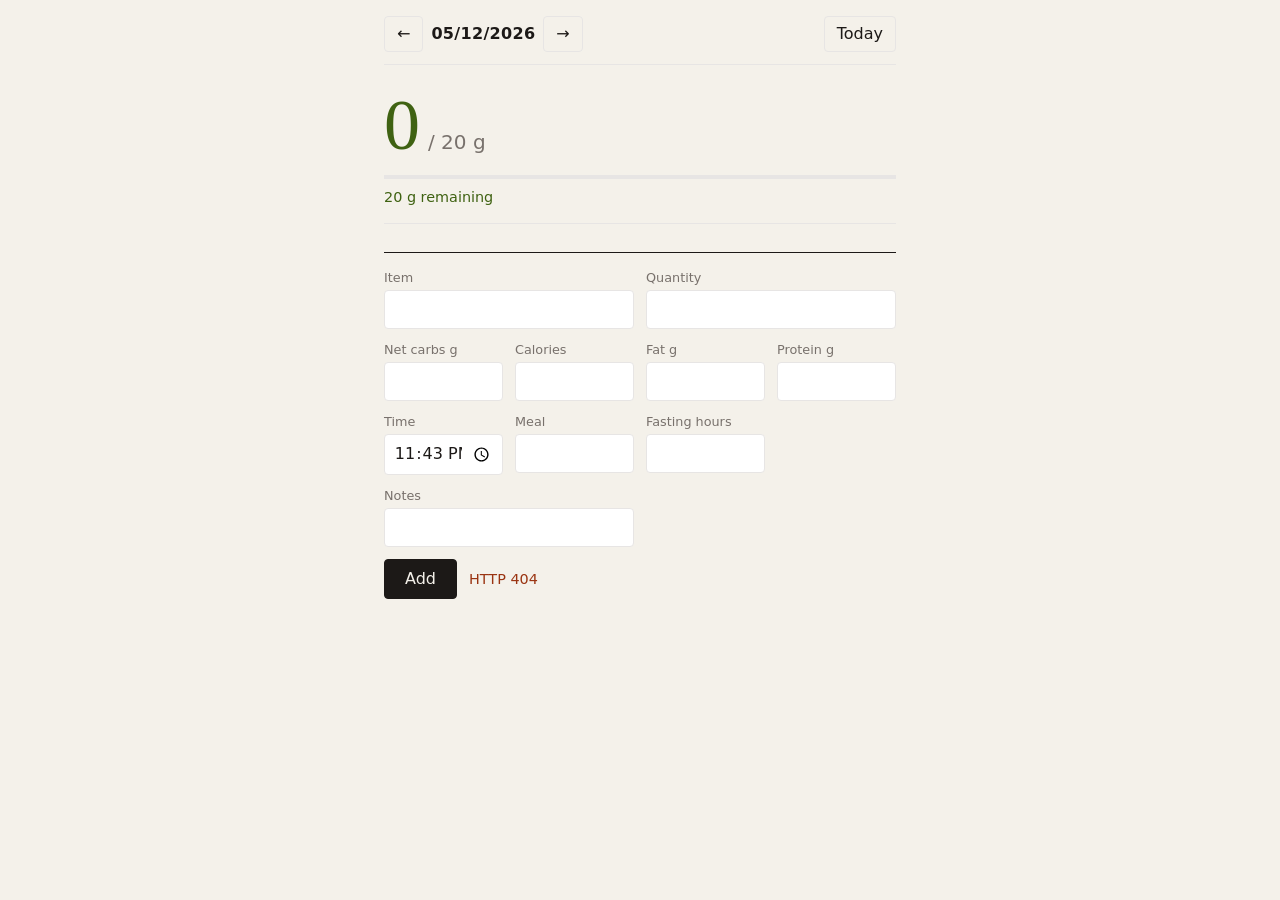
==== static/index.html @ 1013f75a "Keto tracker v1: web UI, stdio MCP server, shared SQLite log Co-Authored-By: Claude Opus 5.5 <norepl" ====
<!doctype html>
<html lang="en" dir="ltr">
<head>
<meta charset="utf-8">
<meta name="viewport" content="width=device-width, initial-scale=1">
<meta name="theme-color" content="#f4f1ea">
<title>Keto log</title>
<link rel="stylesheet" href="/static/app.css">
</head>
<body>
<main>
  <nav class="daynav" aria-label="Day">
    <button type="button" id="prev" aria-label="Previous day">&larr;</button>
    <h1 id="date">--/--/----</h1>
    <button type="button" id="next" aria-label="Next day">&rarr;</button>
    <button type="button" id="today" class="today">Today</button>
  </nav>

  <section class="hero" id="hero" aria-label="Net carbs">
    <p class="hero-line"><span class="hero-num" id="net">0</span> <span class="hero-goal">/ <span id="goal">20</span> g</span></p>
    <div class="bar" aria-hidden="true"><div class="bar-fill" id="bar"></div></div>
    <p class="status" id="status">20 g remaining</p>
  </section>

  <p class="secondary" id="secondary" hidden></p>

  <section class="entries" id="entries" aria-label="Entries"></section>

  <form id="form" class="add" autocomplete="off" novalidate>
    <div class="field wide">
      <label for="f-item">Item</label>
      <input id="f-item" name="item" dir="auto" required>
    </div>
    <div class="field wide">
      <label for="f-quantity">Quantity</label>
      <input id="f-quantity" name="quantity" dir="auto">
    </div>
    <div class="field">
      <label for="f-net">Net carbs g</label>
      <input id="f-net" name="net_carbs_g" inputmode="decimal" required>
    </div>
    <div class="field">
      <label for="f-cal">Calories</label>
      <input id="f-cal" name="calories" inputmode="decimal">
    </div>
    <div class="field">
      <label for="f-fat">Fat g</label>
      <input id="f-fat" name="fat_g" inputmode="decimal">
    </div>
    <div class="field">
      <label for="f-protein">Protein g</label>
      <input id="f-protein" name="protein_g" inputmode="decimal">
    </div>
    <div class="field">
      <label for="f-time">Time</label>
      <input id="f-time" name="time" type="time">
    </div>
    <div class="field">
      <label for="f-meal">Meal</label>
      <input id="f-meal" name="meal" dir="auto">
    </div>
    <div class="field">
      <label for="f-fast">Fasting hours</label>
      <input id="f-fast" name="fasting_hours" inputmode="decimal">
    </div>
    <div class="field wide">
      <label for="f-notes">Notes</label>
      <input id="f-notes" name="notes" dir="auto">
    </div>
    <div class="actions wide">
      <button type="submit" id="save">Add</button>
      <p class="error" id="error" role="alert"></p>
    </div>
  </form>
</main>
<script src="/static/app.js"></script>
</body>
</html>
---- static/app.css ----
:root {
  --paper: #f4f1ea;
  --ink: #1c1917;
  --muted: #78716c;
  --line: #e7e5e4;
  --under: #3f6212;
  --over: #9a3412;
  --state: var(--under);
  --serif: "Iowan Old Style", "Palatino Linotype", Palatino, Georgia, serif;
  --sans: ui-sans-serif, system-ui, sans-serif;
}

* { box-sizing: border-box; }

html { -webkit-text-size-adjust: 100%; }

body {
  margin: 0;
  background: var(--paper);
  color: var(--ink);
  font-family: var(--sans);
  font-size: 16px;
  line-height: 1.4;
}

main {
  max-width: 34rem;
  margin: 0 auto;
  padding: 1rem 1rem 3rem;
}

body.over { --state: var(--over); }

button {
  font: inherit;
  color: var(--ink);
  background: transparent;
  border: 1px solid var(--line);
  border-radius: 4px;
  padding: 0.35rem 0.75rem;
  cursor: pointer;
}
button:hover { border-color: var(--muted); }
button:focus-visible, input:focus-visible { outline: 2px solid var(--ink); outline-offset: 1px; }

/* Day navigation */
.daynav {
  display: flex;
  align-items: center;
  gap: 0.5rem;
  padding-bottom: 0.75rem;
  border-bottom: 1px solid var(--line);
}
.daynav h1 {
  margin: 0;
  font-size: 1rem;
  font-weight: 600;
  font-variant-numeric: tabular-nums;
  letter-spacing: 0.02em;
}
.daynav .today { margin-left: auto; }
.daynav .today[disabled] { color: var(--muted); cursor: default; border-color: transparent; }

/* Hero */
.hero { padding: 1.5rem 0 1rem; }
.hero-line { margin: 0; display: flex; align-items: baseline; gap: 0.5rem; }
.hero-num {
  font-family: var(--serif);
  font-size: 4.5rem;
  line-height: 1;
  color: var(--state);
  font-variant-numeric: lining-nums tabular-nums;
}
.hero-goal { font-size: 1.25rem; color: var(--muted); }
.bar { height: 4px; background: var(--line); margin-top: 0.9rem; }
.bar-fill { height: 4px; width: 0; background: var(--state); }
.status { margin: 0.5rem 0 0; font-size: 0.9rem; color: var(--state); }

.secondary {
  margin: 0 0 1rem;
  font-size: 0.9rem;
  color: var(--muted);
  font-variant-numeric: tabular-nums;
}

/* Entries */
.entries { border-top: 1px solid var(--line); }
.entries .empty { margin: 1rem 0; color: var(--muted); }
.meal {
  margin: 1rem 0 0;
  font-size: 0.75rem;
  font-weight: 600;
  text-transform: uppercase;
  letter-spacing: 0.06em;
  color: var(--muted);
}
.entries ol { list-style: none; margin: 0; padding: 0; }
.row {
  display: grid;
  grid-template-columns: 3.25rem 1fr auto;
  column-gap: 0.5rem;
  padding: 0.6rem 0;
  border-bottom: 1px solid var(--line);
}
.row .time { color: var(--muted); font-variant-numeric: tabular-nums; font-size: 0.9rem; padding-top: 0.1rem; }
.row .body { min-width: 0; overflow-wrap: anywhere; }
.row .item { font-weight: 500; }
.row .qty { color: var(--muted); }
.row .carbs { text-align: right; font-variant-numeric: tabular-nums; white-space: nowrap; }
.row .nums, .row .notes { font-size: 0.85rem; color: var(--muted); font-variant-numeric: tabular-nums; }
.row .notes { margin-top: 0.15rem; }
.row p { margin: 0; }

/* Add form */
.add {
  display: grid;
  grid-template-columns: 1fr 1fr;
  gap: 0.75rem;
  margin-top: 1.75rem;
  padding-top: 1rem;
  border-top: 1px solid var(--ink);
}
.field { display: flex; flex-direction: column; min-width: 0; }
.wide { grid-column: 1 / -1; }
.field label { font-size: 0.8rem; color: var(--muted); margin-bottom: 0.2rem; }
.field input {
  font: inherit;
  color: var(--ink);
  background: #fff;
  border: 1px solid var(--line);
  border-radius: 4px;
  padding: 0.45rem 0.55rem;
  min-width: 0;
  width: 100%;
}
.field input[inputmode="decimal"], .field input[type="time"] { font-variant-numeric: tabular-nums; }
.actions { display: flex; align-items: center; gap: 0.75rem; }
.actions button { background: var(--ink); color: var(--paper); border-color: var(--ink); padding: 0.5rem 1.25rem; }
.actions button[disabled] { opacity: 0.6; cursor: default; }
.error { margin: 0; color: var(--over); font-size: 0.9rem; }

@media (min-width: 30rem) {
  .add { grid-template-columns: repeat(4, 1fr); }
  .field.wide { grid-column: span 2; }
  .actions.wide { grid-column: 1 / -1; }
}
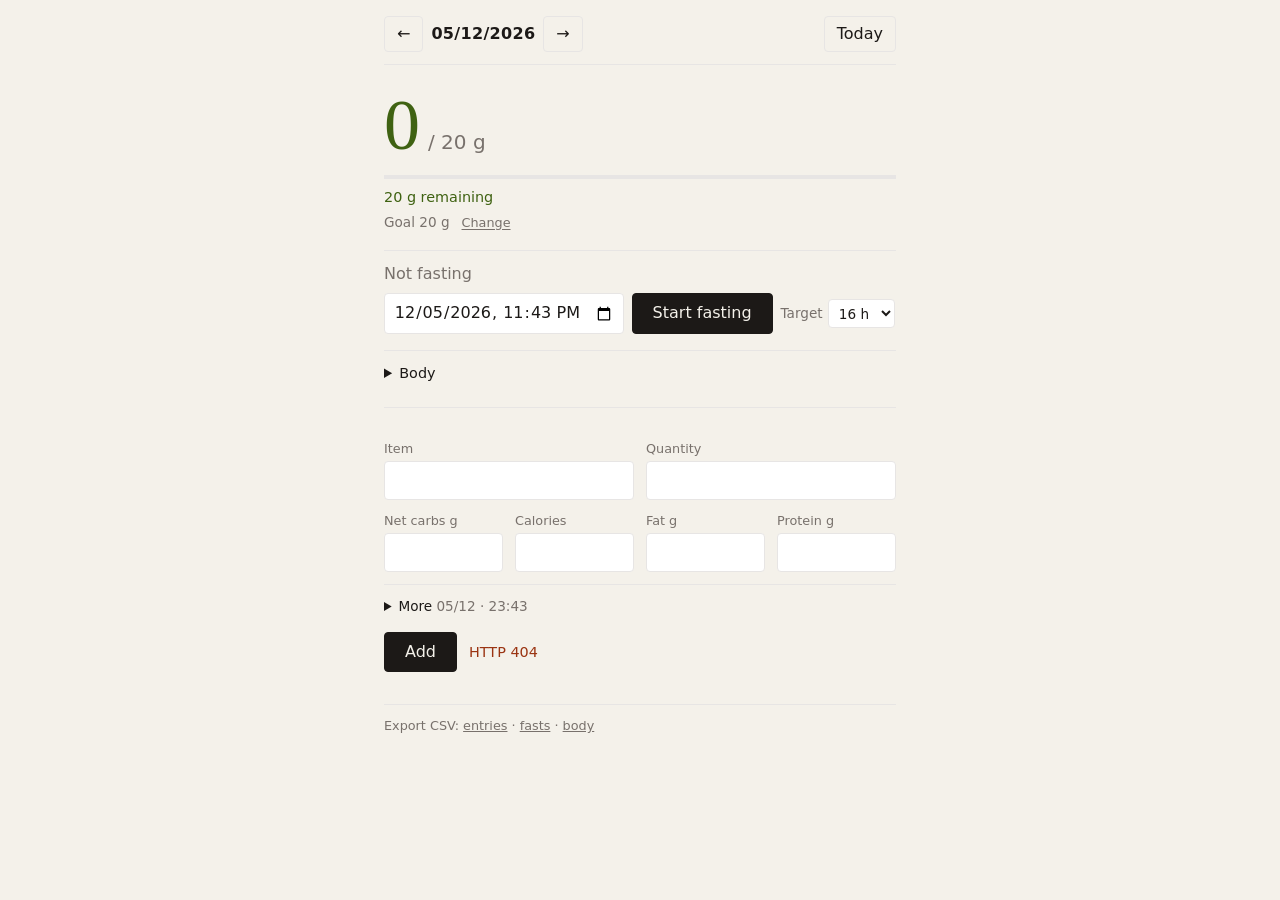
==== commit 7a24448a: "V2: fasting tracker, body readings, week strip, quick-log, CSV export - Fasting: start/stop with per" ====
--- a/static/index.html
+++ b/static/index.html
@@ -20,21 +20,121 @@
     <p class="hero-line"><span class="hero-num" id="net">0</span> <span class="hero-goal">/ <span id="goal">20</span> g</span></p>
     <div class="bar" aria-hidden="true"><div class="bar-fill" id="bar"></div></div>
     <p class="status" id="status">20 g remaining</p>
-  </section>
-
-  <p class="secondary" id="secondary" hidden></p>
-
+    <p class="goal-line" id="goal-line"><span id="goal-src">Goal 20 g</span> <button type="button" class="link" id="goal-edit">Change</button></p>
+    <form class="goal-form" id="goal-form" hidden novalidate>
+      <label for="goal-input">Net-carb goal for this day, g</label>
+      <div class="goal-ctl">
+        <input id="goal-input" inputmode="decimal">
+        <button type="submit" class="primary">Save</button>
+        <button type="button" class="link" id="goal-reset" hidden>Use carried-over goal</button>
+        <button type="button" class="link" id="goal-cancel">Cancel</button>
+      </div>
+      <p class="note">Later days with no entries yet follow this goal.</p>
+      <p class="error" id="goal-error" role="alert"></p>
+    </form>
+  </section>
+
+  <div class="secondary" id="secondary" hidden>
+    <p id="macros"></p>
+    <p id="window"></p>
+  </div>
+
+  <section class="week" id="week" aria-label="Last 7 days" hidden>
+    <div class="week-bars" id="week-bars"></div>
+    <p class="week-stats" id="week-stats"></p>
+  </section>
+
+  <section class="fasting" aria-label="Fasting">
+    <p class="fast-state" id="fast-state">Not fasting</p>
+    <div class="fast-progress" id="fast-progress" hidden>
+      <div class="fp-bar" aria-hidden="true"><div class="fp-fill" id="fp-fill"></div></div>
+      <p class="fp-text" id="fp-text"></p>
+    </div>
+    <div class="fast-ctl">
+      <input id="fast-at" type="datetime-local" aria-label="Fast start or stop time">
+      <button type="button" id="fast-btn" class="primary">Start fasting</button>
+      <label class="fast-target">Target
+        <select id="fast-target">
+          <option value="">none</option>
+          <option value="12">12 h</option>
+          <option value="14">14 h</option>
+          <option value="16">16 h</option>
+          <option value="18">18 h</option>
+          <option value="20">20 h</option>
+          <option value="24">24 h</option>
+        </select>
+      </label>
+    </div>
+    <p class="note" id="fast-note"></p>
+    <p class="error" id="fast-error" role="alert"></p>
+    <ol class="fasts" id="fasts" hidden></ol>
+  </section>
+
+  <details class="bodylog" id="bodylog">
+    <summary id="body-sum">Body</summary>
+    <form id="body-form" class="body-form" novalidate>
+      <div class="field">
+        <label for="b-weight">Weight kg</label>
+        <input id="b-weight" inputmode="decimal">
+      </div>
+      <div class="field">
+        <label for="b-ket">Ketones mmol/L</label>
+        <input id="b-ket" inputmode="decimal">
+      </div>
+      <div class="field">
+        <label for="b-glu">Glucose mmol/L</label>
+        <input id="b-glu" inputmode="decimal">
+      </div>
+      <button type="submit" class="primary" id="b-save">Save</button>
+    </form>
+    <p class="body-stats" id="body-stats"></p>
+    <svg class="spark" id="spark" viewBox="0 0 100 24" preserveAspectRatio="none" aria-hidden="true" hidden>
+      <polyline id="spark-line" fill="none" vector-effect="non-scaling-stroke"></polyline>
+    </svg>
+    <div class="water">
+      <span id="water">Water 0 ml</span>
+      <button type="button" data-ml="250">+250</button>
+      <button type="button" data-ml="500">+500</button>
+      <button type="button" data-ml="-250">&minus;250</button>
+    </div>
+    <p class="error" id="body-error" role="alert"></p>
+  </details>
+
+  <p class="entries-head" id="entries-head" hidden>
+    <button type="button" class="link" id="copy-open">Copy entries to another day</button>
+  </p>
   <section class="entries" id="entries" aria-label="Entries"></section>
+  <section class="copy" id="copy-panel" aria-label="Copy entries" hidden></section>
+
+  <section class="quick" id="quick" aria-label="Log again" hidden>
+    <p class="quick-label">Log again <span>one tap adds it now; type below to change the amount</span></p>
+    <div class="chips" id="chips"></div>
+  </section>
 
   <form id="form" class="add" autocomplete="off" novalidate>
+    <p class="form-mode wide" id="form-mode" hidden></p>
     <div class="field wide">
       <label for="f-item">Item</label>
-      <input id="f-item" name="item" dir="auto" required>
+      <input id="f-item" name="item" dir="auto" required aria-autocomplete="list" aria-controls="suggest">
+      <ul class="suggest" id="suggest" role="listbox" hidden></ul>
     </div>
     <div class="field wide">
       <label for="f-quantity">Quantity</label>
       <input id="f-quantity" name="quantity" dir="auto">
     </div>
+    <div class="field scale wide" id="scale" hidden>
+      <label for="f-weight" id="f-weight-label">Weight g</label>
+      <div class="scale-row">
+        <input id="f-weight" inputmode="decimal">
+        <span class="portions" role="group" aria-label="Portion">
+          <button type="button" data-m="0.5">&times;&frac12;</button>
+          <button type="button" data-m="1">&times;1</button>
+          <button type="button" data-m="1.5">&times;1&frac12;</button>
+          <button type="button" data-m="2">&times;2</button>
+        </span>
+        <span class="scale-base" id="scale-base"></span>
+      </div>
+    </div>
     <div class="field">
       <label for="f-net">Net carbs g</label>
       <input id="f-net" name="net_carbs_g" inputmode="decimal" required>
@@ -51,28 +151,71 @@
       <label for="f-protein">Protein g</label>
       <input id="f-protein" name="protein_g" inputmode="decimal">
     </div>
-    <div class="field">
-      <label for="f-time">Time</label>
-      <input id="f-time" name="time" type="time">
-    </div>
-    <div class="field">
-      <label for="f-meal">Meal</label>
-      <input id="f-meal" name="meal" dir="auto">
-    </div>
-    <div class="field">
-      <label for="f-fast">Fasting hours</label>
-      <input id="f-fast" name="fasting_hours" inputmode="decimal">
-    </div>
-    <div class="field wide">
-      <label for="f-notes">Notes</label>
-      <input id="f-notes" name="notes" dir="auto">
-    </div>
+
+    <details class="more wide" id="more">
+      <summary id="more-sum">More</summary>
+      <div class="more-grid">
+        <div class="field">
+          <label for="f-date">Date</label>
+          <input id="f-date" name="date" type="date" required>
+        </div>
+        <div class="field">
+          <label for="f-time">Time</label>
+          <input id="f-time" name="time" type="time">
+        </div>
+        <div class="field">
+          <label for="f-meal">Meal</label>
+          <input id="f-meal" name="meal" dir="auto" list="meals">
+          <datalist id="meals"></datalist>
+        </div>
+        <div class="field">
+          <label for="f-fast">Fasting hours</label>
+          <input id="f-fast" name="fasting_hours" inputmode="decimal">
+        </div>
+        <div class="field wide">
+          <label for="f-notes">Notes</label>
+          <input id="f-notes" name="notes" dir="auto">
+        </div>
+        <fieldset class="label-calc wide">
+          <legend>Net carbs from a label</legend>
+          <div class="field">
+            <label for="c-total">Total carbs g</label>
+            <input id="c-total" inputmode="decimal">
+          </div>
+          <div class="field">
+            <label for="c-fiber">Fiber g</label>
+            <input id="c-fiber" inputmode="decimal">
+          </div>
+          <div class="field">
+            <label for="c-sa">Sugar alcohols g</label>
+            <input id="c-sa" inputmode="decimal">
+          </div>
+        </fieldset>
+      </div>
+    </details>
+
     <div class="actions wide">
-      <button type="submit" id="save">Add</button>
+      <button type="submit" id="save" class="primary">Add</button>
+      <button type="button" id="cancel" hidden>Cancel</button>
+      <p class="preview" id="preview"></p>
       <p class="error" id="error" role="alert"></p>
     </div>
   </form>
+
+  <footer class="foot">
+    Export CSV:
+    <a href="/api/export.csv?table=entries">entries</a> ·
+    <a href="/api/export.csv?table=fasts">fasts</a> ·
+    <a href="/api/export.csv?table=body">body</a>
+  </footer>
 </main>
+
+<button type="button" class="fab" id="fab" hidden>Add food</button>
+<div class="toast" id="toast" role="status" hidden>
+  <span id="toast-msg"></span>
+  <button type="button" class="link" id="toast-undo">Undo</button>
+</div>
+
 <script src="/static/app.js"></script>
 </body>
 </html>
--- a/static/app.css
+++ b/static/app.css
@@ -11,6 +11,7 @@
 }
 
 * { box-sizing: border-box; }
+[hidden] { display: none !important; }
 
 html { -webkit-text-size-adjust: 100%; }
 
@@ -76,6 +77,42 @@
 .bar-fill { height: 4px; width: 0; background: var(--state); }
 .status { margin: 0.5rem 0 0; font-size: 0.9rem; color: var(--state); }
 
+.goal-line { margin: 0.25rem 0 0; font-size: 0.85rem; color: var(--muted); display: flex; gap: 0.75rem; align-items: baseline; }
+.goal-form { margin-top: 0.75rem; }
+.goal-form label { display: block; font-size: 0.8rem; color: var(--muted); margin-bottom: 0.2rem; }
+.goal-ctl { display: flex; flex-wrap: wrap; align-items: center; gap: 0.5rem 0.75rem; }
+.goal-ctl input {
+  font: inherit; color: var(--ink); background: #fff; border: 1px solid var(--line);
+  border-radius: 4px; padding: 0.45rem 0.55rem; width: 6rem;
+}
+
+/* Last 7 days */
+.week { margin: 0 0 1rem; }
+.week-bars { display: grid; grid-template-columns: repeat(7, 1fr); gap: 0.35rem; }
+button.wday {
+  display: flex;
+  flex-direction: column;
+  align-items: stretch;
+  gap: 0.2rem;
+  padding: 0.3rem 0.15rem;
+  border: 1px solid transparent;
+  text-align: center;
+  min-width: 0;
+}
+button.wday.cur { border-color: var(--line); background: #fff; }
+.wval { font-size: 0.75rem; font-variant-numeric: tabular-nums; }
+.wcol { position: relative; height: 3.5rem; background: var(--line); }
+.wbar { position: absolute; left: 0; right: 0; bottom: 0; background: var(--under); }
+.wday.over .wbar { background: var(--over); }
+.wday.over .wval { color: var(--over); }
+.wday.empty .wval { color: var(--muted); }
+.wgoal { position: absolute; left: -2px; right: -2px; border-top: 1px dashed var(--ink); }
+.wlabel { font-size: 0.7rem; color: var(--muted); white-space: nowrap; overflow: hidden; }
+.wday.cur .wlabel { color: var(--ink); font-weight: 600; }
+.week-stats { margin: 0.4rem 0 0; font-size: 0.8rem; color: var(--muted); font-variant-numeric: tabular-nums; }
+
+.secondary p { margin: 0; }
+.secondary p + p { margin-top: 0.15rem; }
 .secondary {
   margin: 0 0 1rem;
   font-size: 0.9rem;
@@ -87,6 +124,9 @@
 .entries { border-top: 1px solid var(--line); }
 .entries .empty { margin: 1rem 0; color: var(--muted); }
 .meal {
+  display: flex;
+  align-items: baseline;
+  gap: 0.75rem;
   margin: 1rem 0 0;
   font-size: 0.75rem;
   font-weight: 600;
@@ -94,6 +134,10 @@
   letter-spacing: 0.06em;
   color: var(--muted);
 }
+.meal .meal-name { flex: 1; min-width: 0; }
+.meal .meal-sum { color: var(--ink); font-variant-numeric: tabular-nums; letter-spacing: 0; text-transform: none; }
+.meal button.link { text-transform: none; letter-spacing: 0; font-weight: 400; }
+.entries-head { margin: 0 0 0.25rem; text-align: end; }
 .entries ol { list-style: none; margin: 0; padding: 0; }
 .row {
   display: grid;
@@ -109,6 +153,8 @@
 .row .carbs { text-align: right; font-variant-numeric: tabular-nums; white-space: nowrap; }
 .row .nums, .row .notes { font-size: 0.85rem; color: var(--muted); font-variant-numeric: tabular-nums; }
 .row .notes { margin-top: 0.15rem; }
+.row .meta { display: flex; flex-wrap: wrap; align-items: baseline; justify-content: space-between; gap: 0 1rem; margin-top: 0.15rem; }
+.row .meta .acts { margin: 0; }
 .row p { margin: 0; }
 
 /* Add form */
@@ -123,7 +169,7 @@
 .field { display: flex; flex-direction: column; min-width: 0; }
 .wide { grid-column: 1 / -1; }
 .field label { font-size: 0.8rem; color: var(--muted); margin-bottom: 0.2rem; }
-.field input {
+.field input, .fast-ctl input, .fedit input {
   font: inherit;
   color: var(--ink);
   background: #fff;
@@ -134,13 +180,172 @@
   width: 100%;
 }
 .field input[inputmode="decimal"], .field input[type="time"] { font-variant-numeric: tabular-nums; }
-.actions { display: flex; align-items: center; gap: 0.75rem; }
-.actions button { background: var(--ink); color: var(--paper); border-color: var(--ink); padding: 0.5rem 1.25rem; }
-.actions button[disabled] { opacity: 0.6; cursor: default; }
+.actions { display: flex; align-items: center; gap: 0.75rem; flex-wrap: wrap; }
+button.primary { background: var(--ink); color: var(--paper); border-color: var(--ink); padding: 0.5rem 1.25rem; }
+button[disabled] { opacity: 0.6; cursor: default; }
 .error { margin: 0; color: var(--over); font-size: 0.9rem; }
+.error:empty, .note:empty, .preview:empty { display: none; }
+.preview { margin: 0; font-size: 0.9rem; color: var(--under); font-variant-numeric: tabular-nums; flex-basis: 100%; }
+.preview.over { color: var(--over); }
+
+/* More (secondary fields) */
+.more { border-top: 1px solid var(--line); padding-top: 0.5rem; }
+.more summary { cursor: pointer; font-size: 0.85rem; color: var(--ink); padding: 0.25rem 0; }
+.more-bits { color: var(--muted); }
+.more-grid { display: grid; grid-template-columns: 1fr 1fr; gap: 0.75rem; margin-top: 0.5rem; }
+.label-calc { display: grid; grid-template-columns: repeat(3, 1fr); gap: 0.5rem; margin: 0; padding: 0.5rem 0 0; border: 0; border-top: 1px solid var(--line); }
+.label-calc legend { padding: 0 0.25rem 0 0; font-size: 0.8rem; color: var(--muted); }
+
+/* Sticky add button and toast */
+body { padding-bottom: 4.5rem; }
+.fab {
+  position: fixed;
+  right: 1rem;
+  bottom: 1rem;
+  background: var(--ink);
+  color: var(--paper);
+  border-color: var(--ink);
+  padding: 0.6rem 1.1rem;
+  border-radius: 999px;
+}
+.toast {
+  position: fixed;
+  left: 50%;
+  bottom: 4.25rem;
+  transform: translateX(-50%);
+  display: flex;
+  align-items: baseline;
+  gap: 1rem;
+  max-width: calc(100% - 2rem);
+  background: var(--ink);
+  color: var(--paper);
+  padding: 0.55rem 0.9rem;
+  border-radius: 6px;
+  font-size: 0.9rem;
+}
+.toast span { overflow: hidden; text-overflow: ellipsis; white-space: nowrap; }
+.toast button.link { color: var(--paper); font-size: 0.9rem; }
+.note { margin: 0.5rem 0 0; font-size: 0.85rem; color: var(--muted); }
+.form-mode { margin: 0; font-size: 0.85rem; font-weight: 600; }
+
+/* Row actions */
+.acts { display: flex; gap: 1rem; margin-top: 0.3rem; }
+button.link {
+  border: 0;
+  padding: 0.15rem 0;
+  font-size: 0.8rem;
+  color: var(--muted);
+  text-decoration: underline;
+  text-underline-offset: 2px;
+}
+button.link:hover { color: var(--ink); }
+.row.editing { background: var(--line); }
+
+/* Copy panel */
+.copy { margin-top: 1rem; padding-top: 0.75rem; border-top: 1px solid var(--ink); }
+.copy-title { margin: 0 0 0.5rem; font-size: 0.9rem; }
+.copy-list { list-style: none; margin: 0; padding: 0; }
+.copy-list li { border-bottom: 1px solid var(--line); }
+.copy-list label { display: flex; align-items: center; gap: 0.6rem; padding: 0.45rem 0; }
+.copy-time { color: var(--muted); font-variant-numeric: tabular-nums; min-width: 2.75rem; }
+.copy-item { flex: 1; min-width: 0; overflow-wrap: anywhere; }
+.copy-carbs { color: var(--muted); font-variant-numeric: tabular-nums; white-space: nowrap; }
+.copy-opts { display: flex; flex-wrap: wrap; align-items: center; gap: 0.5rem 1.25rem; margin: 0.75rem 0; font-size: 0.9rem; }
+.copy-opts input[type="date"] { font: inherit; padding: 0.35rem 0.45rem; border: 1px solid var(--line); border-radius: 4px; background: #fff; color: var(--ink); }
+.copy-btns { display: flex; flex-wrap: wrap; align-items: center; gap: 0.75rem; }
+
+/* Log again */
+.quick { margin-top: 1.75rem; padding-top: 1rem; border-top: 1px solid var(--ink); }
+.quick-label { margin: 0 0 0.5rem; font-size: 0.8rem; font-weight: 600; }
+.quick-label span { font-weight: 400; color: var(--muted); }
+.chips { display: flex; flex-wrap: wrap; gap: 0.4rem; }
+button.chip {
+  display: inline-flex;
+  align-items: baseline;
+  gap: 0.45rem;
+  max-width: 100%;
+  background: #fff;
+  padding: 0.4rem 0.65rem;
+  border-radius: 999px;
+}
+.chip-item { overflow: hidden; text-overflow: ellipsis; white-space: nowrap; }
+.chip-carbs { font-size: 0.8rem; color: var(--muted); font-variant-numeric: tabular-nums; }
+.quick + .add { margin-top: 1rem; border-top: 0; }
+
+/* Past-item suggestions */
+.suggest {
+  list-style: none;
+  margin: 0.25rem 0 0;
+  padding: 0;
+  border: 1px solid var(--line);
+  border-radius: 4px;
+  background: #fff;
+}
+.suggest li + li { border-top: 1px solid var(--line); }
+.suggest button {
+  display: flex;
+  width: 100%;
+  justify-content: space-between;
+  gap: 0.75rem;
+  border: 0;
+  border-radius: 0;
+  padding: 0.5rem 0.55rem;
+  text-align: start;
+}
+.suggest button[aria-selected="true"], .suggest button:hover { background: var(--paper); }
+.suggest .s-item { min-width: 0; overflow-wrap: anywhere; }
+.suggest .s-meta { color: var(--muted); font-size: 0.8rem; white-space: nowrap; font-variant-numeric: tabular-nums; }
+
+/* Weight scaling */
+.scale-row { display: flex; flex-wrap: wrap; align-items: center; gap: 0.5rem 0.6rem; }
+.scale-row input { max-width: 6.5rem; }
+.portions { display: inline-flex; gap: 0.3rem; }
+.portions button { padding: 0.35rem 0.5rem; font-size: 0.85rem; background: #fff; font-variant-numeric: tabular-nums; }
+.scale-base { font-size: 0.8rem; color: var(--muted); }
+
+/* Fasting */
+.fasting { border-top: 1px solid var(--line); padding: 0.75rem 0 1rem; }
+.fast-state { margin: 0 0 0.5rem; font-variant-numeric: tabular-nums; color: var(--muted); }
+.fast-state.on { color: var(--ink); font-weight: 600; }
+.fast-ctl { display: flex; flex-wrap: wrap; align-items: center; gap: 0.5rem; }
+.fast-ctl input { width: auto; min-width: 12rem; }
+.fast-progress { margin: -0.25rem 0 0.6rem; }
+.fp-bar { height: 4px; background: var(--line); }
+.fp-fill { height: 4px; width: 0; background: var(--ink); }
+.fast-progress.done .fp-fill { background: var(--under); }
+.fp-text { margin: 0.3rem 0 0; font-size: 0.8rem; color: var(--muted); font-variant-numeric: tabular-nums; }
+.fast-target { font-size: 0.85rem; color: var(--muted); display: inline-flex; align-items: center; gap: 0.35rem; }
+.fast-target select { font: inherit; color: var(--ink); background: #fff; border: 1px solid var(--line); border-radius: 4px; padding: 0.3rem 0.35rem; }
+.fasts { list-style: none; margin: 0.75rem 0 0; padding: 0; }
+.frow { padding: 0.5rem 0; border-top: 1px solid var(--line); }
+.frow p { margin: 0; }
+.fline { display: flex; justify-content: space-between; gap: 0.75rem; font-variant-numeric: tabular-nums; }
+.fline .fspan { color: var(--muted); font-size: 0.9rem; }
+.frow .notes { font-size: 0.85rem; color: var(--muted); }
+.fedit { display: grid; grid-template-columns: 1fr; gap: 0.5rem 0.75rem; }
+@media (min-width: 30rem) { .fedit { grid-template-columns: 1fr 1fr; } }
+.fedit label { display: flex; flex-direction: column; font-size: 0.8rem; color: var(--muted); }
+.fedit .wide { grid-column: 1 / -1; }
+.fedit .fbtns { display: flex; gap: 0.75rem; align-items: center; flex-wrap: wrap; }
 
 @media (min-width: 30rem) {
   .add { grid-template-columns: repeat(4, 1fr); }
   .field.wide { grid-column: span 2; }
   .actions.wide { grid-column: 1 / -1; }
 }
+
+/* Body readings */
+.bodylog { border-top: 1px solid var(--line); padding: 0.5rem 0 0.75rem; margin-bottom: 0.5rem; }
+.bodylog summary { cursor: pointer; font-size: 0.9rem; padding: 0.25rem 0; }
+.body-form { display: grid; grid-template-columns: repeat(3, 1fr); gap: 0.5rem; align-items: end; margin-top: 0.5rem; }
+.body-form button { grid-column: 1 / -1; justify-self: start; }
+.body-stats { margin: 0.5rem 0 0; font-size: 0.85rem; color: var(--muted); }
+.body-stats:empty { display: none; }
+.spark { display: block; width: 100%; height: 1.5rem; margin-top: 0.4rem; }
+.spark polyline { stroke: var(--ink); stroke-width: 1.5; }
+.water { display: flex; flex-wrap: wrap; align-items: center; gap: 0.4rem; margin-top: 0.6rem; font-variant-numeric: tabular-nums; }
+.water span { margin-right: auto; font-size: 0.9rem; }
+.water button { background: #fff; padding: 0.3rem 0.6rem; font-size: 0.85rem; }
+
+.foot { margin-top: 2rem; padding-top: 0.75rem; border-top: 1px solid var(--line); font-size: 0.8rem; color: var(--muted); }
+.foot a { color: var(--muted); }
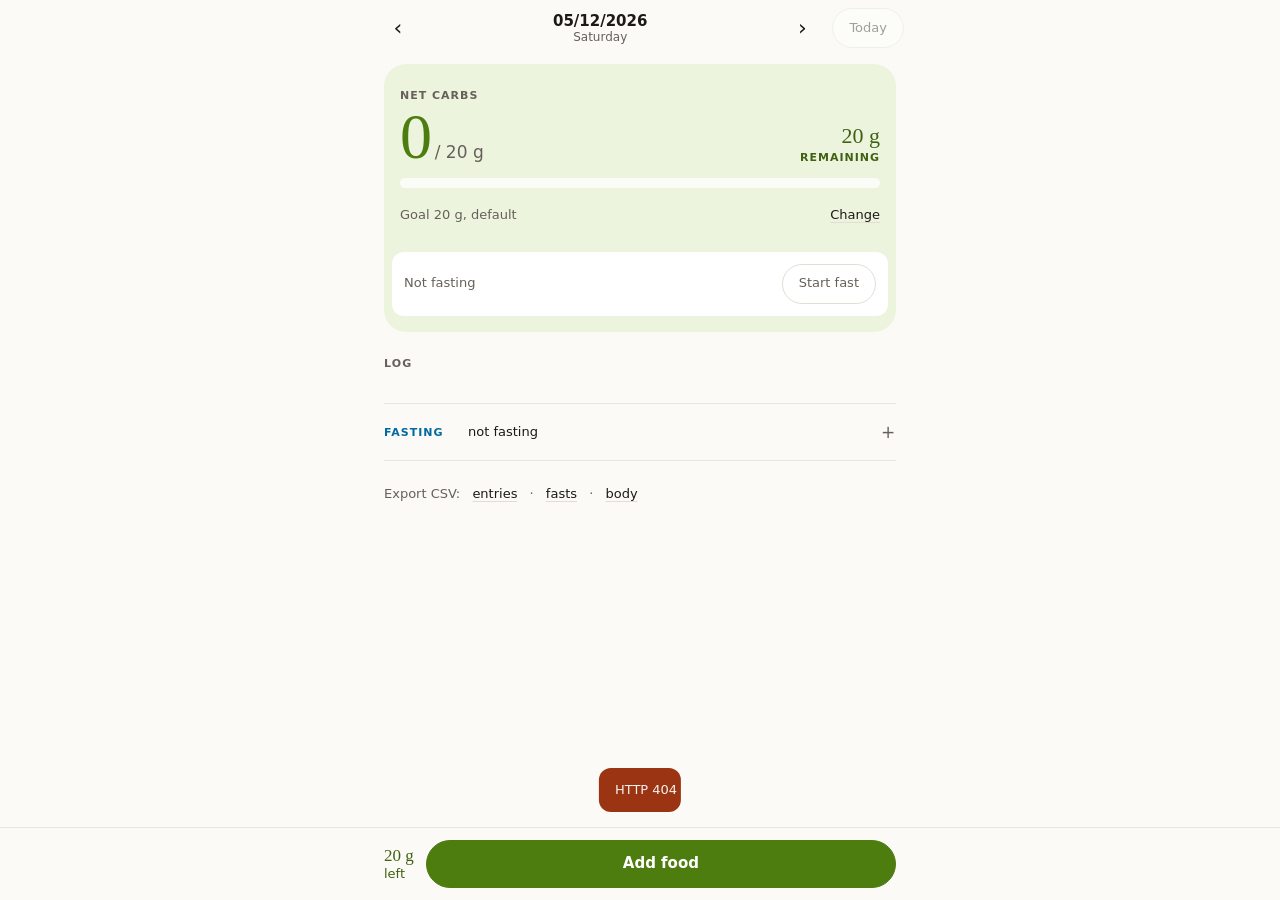
==== commit 1510ff40: "Implement the redesigned UI from design/redesign.html Port the PR #1 prototype onto the real API: st" ====
--- a/static/index.html
+++ b/static/index.html
@@ -2,219 +2,32 @@
 <html lang="en" dir="ltr">
 <head>
 <meta charset="utf-8">
-<meta name="viewport" content="width=device-width, initial-scale=1">
-<meta name="theme-color" content="#f4f1ea">
+<meta name="viewport" content="width=device-width, initial-scale=1, viewport-fit=cover">
+<meta name="theme-color" content="#fbfaf6" media="(prefers-color-scheme: light)">
+<meta name="theme-color" content="#131210" media="(prefers-color-scheme: dark)">
 <title>Keto log</title>
 <link rel="stylesheet" href="/static/app.css">
 </head>
 <body>
-<main>
-  <nav class="daynav" aria-label="Day">
-    <button type="button" id="prev" aria-label="Previous day">&larr;</button>
-    <h1 id="date">--/--/----</h1>
-    <button type="button" id="next" aria-label="Next day">&rarr;</button>
-    <button type="button" id="today" class="today">Today</button>
-  </nav>
-
-  <section class="hero" id="hero" aria-label="Net carbs">
-    <p class="hero-line"><span class="hero-num" id="net">0</span> <span class="hero-goal">/ <span id="goal">20</span> g</span></p>
-    <div class="bar" aria-hidden="true"><div class="bar-fill" id="bar"></div></div>
-    <p class="status" id="status">20 g remaining</p>
-    <p class="goal-line" id="goal-line"><span id="goal-src">Goal 20 g</span> <button type="button" class="link" id="goal-edit">Change</button></p>
-    <form class="goal-form" id="goal-form" hidden novalidate>
-      <label for="goal-input">Net-carb goal for this day, g</label>
-      <div class="goal-ctl">
-        <input id="goal-input" inputmode="decimal">
-        <button type="submit" class="primary">Save</button>
-        <button type="button" class="link" id="goal-reset" hidden>Use carried-over goal</button>
-        <button type="button" class="link" id="goal-cancel">Cancel</button>
-      </div>
-      <p class="note">Later days with no entries yet follow this goal.</p>
-      <p class="error" id="goal-error" role="alert"></p>
-    </form>
+<main class="app">
+  <nav class="nav" id="nav" aria-label="Day"></nav>
+  <section class="glance is-under" id="glance" aria-label="Day at a glance">
+    <p class="eyebrow net-label">Net carbs</p>
+    <p class="hero"><span><span class="hero-num num">0</span><span class="hero-goal">/ 20 g</span></span></p>
   </section>
-
-  <div class="secondary" id="secondary" hidden>
-    <p id="macros"></p>
-    <p id="window"></p>
-  </div>
-
-  <section class="week" id="week" aria-label="Last 7 days" hidden>
-    <div class="week-bars" id="week-bars"></div>
-    <p class="week-stats" id="week-stats"></p>
-  </section>
-
-  <section class="fasting" aria-label="Fasting">
-    <p class="fast-state" id="fast-state">Not fasting</p>
-    <div class="fast-progress" id="fast-progress" hidden>
-      <div class="fp-bar" aria-hidden="true"><div class="fp-fill" id="fp-fill"></div></div>
-      <p class="fp-text" id="fp-text"></p>
-    </div>
-    <div class="fast-ctl">
-      <input id="fast-at" type="datetime-local" aria-label="Fast start or stop time">
-      <button type="button" id="fast-btn" class="primary">Start fasting</button>
-      <label class="fast-target">Target
-        <select id="fast-target">
-          <option value="">none</option>
-          <option value="12">12 h</option>
-          <option value="14">14 h</option>
-          <option value="16">16 h</option>
-          <option value="18">18 h</option>
-          <option value="20">20 h</option>
-          <option value="24">24 h</option>
-        </select>
-      </label>
-    </div>
-    <p class="note" id="fast-note"></p>
-    <p class="error" id="fast-error" role="alert"></p>
-    <ol class="fasts" id="fasts" hidden></ol>
-  </section>
-
-  <details class="bodylog" id="bodylog">
-    <summary id="body-sum">Body</summary>
-    <form id="body-form" class="body-form" novalidate>
-      <div class="field">
-        <label for="b-weight">Weight kg</label>
-        <input id="b-weight" inputmode="decimal">
-      </div>
-      <div class="field">
-        <label for="b-ket">Ketones mmol/L</label>
-        <input id="b-ket" inputmode="decimal">
-      </div>
-      <div class="field">
-        <label for="b-glu">Glucose mmol/L</label>
-        <input id="b-glu" inputmode="decimal">
-      </div>
-      <button type="submit" class="primary" id="b-save">Save</button>
-    </form>
-    <p class="body-stats" id="body-stats"></p>
-    <svg class="spark" id="spark" viewBox="0 0 100 24" preserveAspectRatio="none" aria-hidden="true" hidden>
-      <polyline id="spark-line" fill="none" vector-effect="non-scaling-stroke"></polyline>
-    </svg>
-    <div class="water">
-      <span id="water">Water 0 ml</span>
-      <button type="button" data-ml="250">+250</button>
-      <button type="button" data-ml="500">+500</button>
-      <button type="button" data-ml="-250">&minus;250</button>
-    </div>
-    <p class="error" id="body-error" role="alert"></p>
-  </details>
-
-  <p class="entries-head" id="entries-head" hidden>
-    <button type="button" class="link" id="copy-open">Copy entries to another day</button>
-  </p>
-  <section class="entries" id="entries" aria-label="Entries"></section>
-  <section class="copy" id="copy-panel" aria-label="Copy entries" hidden></section>
-
-  <section class="quick" id="quick" aria-label="Log again" hidden>
-    <p class="quick-label">Log again <span>one tap adds it now; type below to change the amount</span></p>
-    <div class="chips" id="chips"></div>
-  </section>
-
-  <form id="form" class="add" autocomplete="off" novalidate>
-    <p class="form-mode wide" id="form-mode" hidden></p>
-    <div class="field wide">
-      <label for="f-item">Item</label>
-      <input id="f-item" name="item" dir="auto" required aria-autocomplete="list" aria-controls="suggest">
-      <ul class="suggest" id="suggest" role="listbox" hidden></ul>
-    </div>
-    <div class="field wide">
-      <label for="f-quantity">Quantity</label>
-      <input id="f-quantity" name="quantity" dir="auto">
-    </div>
-    <div class="field scale wide" id="scale" hidden>
-      <label for="f-weight" id="f-weight-label">Weight g</label>
-      <div class="scale-row">
-        <input id="f-weight" inputmode="decimal">
-        <span class="portions" role="group" aria-label="Portion">
-          <button type="button" data-m="0.5">&times;&frac12;</button>
-          <button type="button" data-m="1">&times;1</button>
-          <button type="button" data-m="1.5">&times;1&frac12;</button>
-          <button type="button" data-m="2">&times;2</button>
-        </span>
-        <span class="scale-base" id="scale-base"></span>
-      </div>
-    </div>
-    <div class="field">
-      <label for="f-net">Net carbs g</label>
-      <input id="f-net" name="net_carbs_g" inputmode="decimal" required>
-    </div>
-    <div class="field">
-      <label for="f-cal">Calories</label>
-      <input id="f-cal" name="calories" inputmode="decimal">
-    </div>
-    <div class="field">
-      <label for="f-fat">Fat g</label>
-      <input id="f-fat" name="fat_g" inputmode="decimal">
-    </div>
-    <div class="field">
-      <label for="f-protein">Protein g</label>
-      <input id="f-protein" name="protein_g" inputmode="decimal">
-    </div>
-
-    <details class="more wide" id="more">
-      <summary id="more-sum">More</summary>
-      <div class="more-grid">
-        <div class="field">
-          <label for="f-date">Date</label>
-          <input id="f-date" name="date" type="date" required>
-        </div>
-        <div class="field">
-          <label for="f-time">Time</label>
-          <input id="f-time" name="time" type="time">
-        </div>
-        <div class="field">
-          <label for="f-meal">Meal</label>
-          <input id="f-meal" name="meal" dir="auto" list="meals">
-          <datalist id="meals"></datalist>
-        </div>
-        <div class="field">
-          <label for="f-fast">Fasting hours</label>
-          <input id="f-fast" name="fasting_hours" inputmode="decimal">
-        </div>
-        <div class="field wide">
-          <label for="f-notes">Notes</label>
-          <input id="f-notes" name="notes" dir="auto">
-        </div>
-        <fieldset class="label-calc wide">
-          <legend>Net carbs from a label</legend>
-          <div class="field">
-            <label for="c-total">Total carbs g</label>
-            <input id="c-total" inputmode="decimal">
-          </div>
-          <div class="field">
-            <label for="c-fiber">Fiber g</label>
-            <input id="c-fiber" inputmode="decimal">
-          </div>
-          <div class="field">
-            <label for="c-sa">Sugar alcohols g</label>
-            <input id="c-sa" inputmode="decimal">
-          </div>
-        </fieldset>
-      </div>
-    </details>
-
-    <div class="actions wide">
-      <button type="submit" id="save" class="primary">Add</button>
-      <button type="button" id="cancel" hidden>Cancel</button>
-      <p class="preview" id="preview"></p>
-      <p class="error" id="error" role="alert"></p>
-    </div>
-  </form>
-
-  <footer class="foot">
-    Export CSV:
-    <a href="/api/export.csv?table=entries">entries</a> ·
-    <a href="/api/export.csv?table=fasts">fasts</a> ·
-    <a href="/api/export.csv?table=body">body</a>
+  <section id="quick" aria-label="Log again"></section>
+  <section id="log" aria-label="Entries"></section>
+  <section class="more" id="more" aria-label="Week, fasting and body"></section>
+  <footer class="foot">Export CSV:
+    <a class="link" href="/api/export.csv?table=entries">entries</a> ·
+    <a class="link" href="/api/export.csv?table=fasts">fasts</a> ·
+    <a class="link" href="/api/export.csv?table=body">body</a>
   </footer>
 </main>
 
-<button type="button" class="fab" id="fab" hidden>Add food</button>
-<div class="toast" id="toast" role="status" hidden>
-  <span id="toast-msg"></span>
-  <button type="button" class="link" id="toast-undo">Undo</button>
-</div>
+<div class="pinbar" id="pinbar"></div>
+<div id="sheet"></div>
+<div id="toast" aria-live="polite"></div>
 
 <script src="/static/app.js"></script>
 </body>
--- a/static/app.css
+++ b/static/app.css
@@ -1,3 +1,6 @@
+/* Keto log. Design: design/redesign.html (PR #1). */
+
+/* ---------- tokens ---------- */
 :root {
   --paper: #f4f1ea;
   --ink: #1c1917;
@@ -5,347 +8,306 @@
   --line: #e7e5e4;
   --under: #3f6212;
   --over: #9a3412;
-  --state: var(--under);
-  --serif: "Iowan Old Style", "Palatino Linotype", Palatino, Georgia, serif;
-  --sans: ui-sans-serif, system-ui, sans-serif;
+
+  --muted-ink: #66605a;      /* muted text that must pass 4.5:1 on paper */
+  --bg: #fbfaf6;             /* page ground, a lighter paper */
+  --edge: #e3ded4;           /* control borders (line is too faint for inputs) */
+  --surface: #ffffff;        /* sheets, inputs */
+  --hl: #f3f0e8;             /* expanded row, current day */
+  --track: rgb(255 255 255 / .75);
+  --empty: #d9d4cb;          /* days with no entries */
+  --under-tint: #edf4de;
+  --over-tint: #fce6d7;
+
+  --accent: #4d7c0f;         /* fresh green: primary actions, meal names */
+  --accent-hi: #65a30d;      /* bars */
+  --accent-tint: #edf4de;
+  --on-accent: #ffffff;
+  --fast: #0369a1;           /* fasting: sky */
+  --fast-bar: #38bdf8;
+  --fast-tint: #e4f3fc;
+  --body: #be185d;           /* body readings: rose */
+  --body-tint: #fcebf2;
+  --scrim: rgb(28 25 23 / .34);
+
+  --font-serif: "Iowan Old Style", "Palatino Linotype", Palatino, Georgia, serif;
+  --font-sans: ui-sans-serif, system-ui, sans-serif;
+  --font-mono: ui-monospace, Menlo, Consolas, monospace;
+
+  --t-2xs: 11px;
+  --t-xs: 12px;
+  --t-sm: 13px;
+  --t-md: 15px;
+  --t-input: 16px;           /* 16px stops iOS zoom on focus */
+  --t-lg: 17px;
+  --t-xl: 22px;
+  --t-hero: 64px;
+
+  --s-1: 4px;
+  --s-2: 8px;
+  --s-3: 12px;
+  --s-4: 16px;
+  --s-5: 24px;
+  --s-6: 32px;
+  --s-7: 48px;
+
+  --r-1: 3px;
+  --r-2: 12px;
+  --r-3: 22px;
+  --r-pill: 999px;
+
+  --tap: 44px;
+  --tap-min: 40px;
+  --page: 34rem;
+  --time-col: 3.1rem;
+  --bar-h: 76px;
 }
-
+@media (prefers-color-scheme: dark) {
+  :root {
+    --paper: #171513;
+    --ink: #ece7df;
+    --muted: #a0978d;
+    --line: #2d2925;
+    --under: #a5c46e;
+    --over: #ee8b5e;
+    --muted-ink: #aba298;
+    --bg: #131210;
+    --edge: #3a3631;
+    --surface: #1d1b18;
+    --hl: #25221e;
+    --track: rgb(255 255 255 / .1);
+    --empty: #4a443e;
+    --under-tint: #1f2a14;
+    --over-tint: #35200f;
+    --accent: #9fd356;
+    --accent-hi: #86c53a;
+    --accent-tint: #1f2a14;
+    --on-accent: #10140a;
+    --fast: #7cc8f2;
+    --fast-bar: #38bdf8;
+    --fast-tint: #122634;
+    --body: #f38bb4;
+    --body-tint: #33161f;
+    --scrim: rgb(0 0 0 / .55);
+  }
+}
+
+/* ---------- base ---------- */
 * { box-sizing: border-box; }
+html { -webkit-text-size-adjust: 100%; }
+body { margin: 0; background: var(--bg); color: var(--ink); font: var(--t-md)/1.45 var(--font-sans); }
+button, input, select, textarea { font: inherit; color: inherit; }
+button { cursor: pointer; }
+:focus-visible { outline: 2px solid var(--ink); outline-offset: 2px; border-radius: var(--r-1); }
 [hidden] { display: none !important; }
-
-html { -webkit-text-size-adjust: 100%; }
-
-body {
-  margin: 0;
-  background: var(--paper);
-  color: var(--ink);
-  font-family: var(--sans);
-  font-size: 16px;
-  line-height: 1.4;
-}
-
-main {
-  max-width: 34rem;
-  margin: 0 auto;
-  padding: 1rem 1rem 3rem;
-}
-
-body.over { --state: var(--over); }
-
-button {
-  font: inherit;
-  color: var(--ink);
-  background: transparent;
-  border: 1px solid var(--line);
-  border-radius: 4px;
-  padding: 0.35rem 0.75rem;
-  cursor: pointer;
-}
-button:hover { border-color: var(--muted); }
-button:focus-visible, input:focus-visible { outline: 2px solid var(--ink); outline-offset: 1px; }
-
-/* Day navigation */
-.daynav {
-  display: flex;
-  align-items: center;
-  gap: 0.5rem;
-  padding-bottom: 0.75rem;
-  border-bottom: 1px solid var(--line);
-}
-.daynav h1 {
-  margin: 0;
-  font-size: 1rem;
-  font-weight: 600;
-  font-variant-numeric: tabular-nums;
-  letter-spacing: 0.02em;
-}
-.daynav .today { margin-left: auto; }
-.daynav .today[disabled] { color: var(--muted); cursor: default; border-color: transparent; }
-
-/* Hero */
-.hero { padding: 1.5rem 0 1rem; }
-.hero-line { margin: 0; display: flex; align-items: baseline; gap: 0.5rem; }
-.hero-num {
-  font-family: var(--serif);
-  font-size: 4.5rem;
-  line-height: 1;
-  color: var(--state);
-  font-variant-numeric: lining-nums tabular-nums;
-}
-.hero-goal { font-size: 1.25rem; color: var(--muted); }
-.bar { height: 4px; background: var(--line); margin-top: 0.9rem; }
-.bar-fill { height: 4px; width: 0; background: var(--state); }
-.status { margin: 0.5rem 0 0; font-size: 0.9rem; color: var(--state); }
-
-.goal-line { margin: 0.25rem 0 0; font-size: 0.85rem; color: var(--muted); display: flex; gap: 0.75rem; align-items: baseline; }
-.goal-form { margin-top: 0.75rem; }
-.goal-form label { display: block; font-size: 0.8rem; color: var(--muted); margin-bottom: 0.2rem; }
-.goal-ctl { display: flex; flex-wrap: wrap; align-items: center; gap: 0.5rem 0.75rem; }
-.goal-ctl input {
-  font: inherit; color: var(--ink); background: #fff; border: 1px solid var(--line);
-  border-radius: 4px; padding: 0.45rem 0.55rem; width: 6rem;
-}
-
-/* Last 7 days */
-.week { margin: 0 0 1rem; }
-.week-bars { display: grid; grid-template-columns: repeat(7, 1fr); gap: 0.35rem; }
-button.wday {
-  display: flex;
-  flex-direction: column;
-  align-items: stretch;
-  gap: 0.2rem;
-  padding: 0.3rem 0.15rem;
-  border: 1px solid transparent;
-  text-align: center;
-  min-width: 0;
-}
-button.wday.cur { border-color: var(--line); background: #fff; }
-.wval { font-size: 0.75rem; font-variant-numeric: tabular-nums; }
-.wcol { position: relative; height: 3.5rem; background: var(--line); }
-.wbar { position: absolute; left: 0; right: 0; bottom: 0; background: var(--under); }
-.wday.over .wbar { background: var(--over); }
-.wday.over .wval { color: var(--over); }
-.wday.empty .wval { color: var(--muted); }
-.wgoal { position: absolute; left: -2px; right: -2px; border-top: 1px dashed var(--ink); }
-.wlabel { font-size: 0.7rem; color: var(--muted); white-space: nowrap; overflow: hidden; }
-.wday.cur .wlabel { color: var(--ink); font-weight: 600; }
-.week-stats { margin: 0.4rem 0 0; font-size: 0.8rem; color: var(--muted); font-variant-numeric: tabular-nums; }
-
-.secondary p { margin: 0; }
-.secondary p + p { margin-top: 0.15rem; }
-.secondary {
-  margin: 0 0 1rem;
-  font-size: 0.9rem;
-  color: var(--muted);
-  font-variant-numeric: tabular-nums;
-}
-
-/* Entries */
-.entries { border-top: 1px solid var(--line); }
-.entries .empty { margin: 1rem 0; color: var(--muted); }
-.meal {
-  display: flex;
-  align-items: baseline;
-  gap: 0.75rem;
-  margin: 1rem 0 0;
-  font-size: 0.75rem;
-  font-weight: 600;
-  text-transform: uppercase;
-  letter-spacing: 0.06em;
-  color: var(--muted);
-}
-.meal .meal-name { flex: 1; min-width: 0; }
-.meal .meal-sum { color: var(--ink); font-variant-numeric: tabular-nums; letter-spacing: 0; text-transform: none; }
-.meal button.link { text-transform: none; letter-spacing: 0; font-weight: 400; }
-.entries-head { margin: 0 0 0.25rem; text-align: end; }
-.entries ol { list-style: none; margin: 0; padding: 0; }
-.row {
-  display: grid;
-  grid-template-columns: 3.25rem 1fr auto;
-  column-gap: 0.5rem;
-  padding: 0.6rem 0;
-  border-bottom: 1px solid var(--line);
-}
-.row .time { color: var(--muted); font-variant-numeric: tabular-nums; font-size: 0.9rem; padding-top: 0.1rem; }
-.row .body { min-width: 0; overflow-wrap: anywhere; }
-.row .item { font-weight: 500; }
-.row .qty { color: var(--muted); }
-.row .carbs { text-align: right; font-variant-numeric: tabular-nums; white-space: nowrap; }
-.row .nums, .row .notes { font-size: 0.85rem; color: var(--muted); font-variant-numeric: tabular-nums; }
-.row .notes { margin-top: 0.15rem; }
-.row .meta { display: flex; flex-wrap: wrap; align-items: baseline; justify-content: space-between; gap: 0 1rem; margin-top: 0.15rem; }
-.row .meta .acts { margin: 0; }
-.row p { margin: 0; }
-
-/* Add form */
-.add {
-  display: grid;
-  grid-template-columns: 1fr 1fr;
-  gap: 0.75rem;
-  margin-top: 1.75rem;
-  padding-top: 1rem;
-  border-top: 1px solid var(--ink);
-}
-.field { display: flex; flex-direction: column; min-width: 0; }
-.wide { grid-column: 1 / -1; }
-.field label { font-size: 0.8rem; color: var(--muted); margin-bottom: 0.2rem; }
-.field input, .fast-ctl input, .fedit input {
-  font: inherit;
-  color: var(--ink);
-  background: #fff;
-  border: 1px solid var(--line);
-  border-radius: 4px;
-  padding: 0.45rem 0.55rem;
-  min-width: 0;
-  width: 100%;
-}
-.field input[inputmode="decimal"], .field input[type="time"] { font-variant-numeric: tabular-nums; }
-.actions { display: flex; align-items: center; gap: 0.75rem; flex-wrap: wrap; }
-button.primary { background: var(--ink); color: var(--paper); border-color: var(--ink); padding: 0.5rem 1.25rem; }
-button[disabled] { opacity: 0.6; cursor: default; }
-.error { margin: 0; color: var(--over); font-size: 0.9rem; }
-.error:empty, .note:empty, .preview:empty { display: none; }
-.preview { margin: 0; font-size: 0.9rem; color: var(--under); font-variant-numeric: tabular-nums; flex-basis: 100%; }
-.preview.over { color: var(--over); }
-
-/* More (secondary fields) */
-.more { border-top: 1px solid var(--line); padding-top: 0.5rem; }
-.more summary { cursor: pointer; font-size: 0.85rem; color: var(--ink); padding: 0.25rem 0; }
-.more-bits { color: var(--muted); }
-.more-grid { display: grid; grid-template-columns: 1fr 1fr; gap: 0.75rem; margin-top: 0.5rem; }
-.label-calc { display: grid; grid-template-columns: repeat(3, 1fr); gap: 0.5rem; margin: 0; padding: 0.5rem 0 0; border: 0; border-top: 1px solid var(--line); }
-.label-calc legend { padding: 0 0.25rem 0 0; font-size: 0.8rem; color: var(--muted); }
-
-/* Sticky add button and toast */
-body { padding-bottom: 4.5rem; }
-.fab {
-  position: fixed;
-  right: 1rem;
-  bottom: 1rem;
-  background: var(--ink);
-  color: var(--paper);
-  border-color: var(--ink);
-  padding: 0.6rem 1.1rem;
-  border-radius: 999px;
-}
-.toast {
-  position: fixed;
-  left: 50%;
-  bottom: 4.25rem;
-  transform: translateX(-50%);
-  display: flex;
-  align-items: baseline;
-  gap: 1rem;
-  max-width: calc(100% - 2rem);
-  background: var(--ink);
-  color: var(--paper);
-  padding: 0.55rem 0.9rem;
-  border-radius: 6px;
-  font-size: 0.9rem;
-}
-.toast span { overflow: hidden; text-overflow: ellipsis; white-space: nowrap; }
-.toast button.link { color: var(--paper); font-size: 0.9rem; }
-.note { margin: 0.5rem 0 0; font-size: 0.85rem; color: var(--muted); }
-.form-mode { margin: 0; font-size: 0.85rem; font-weight: 600; }
-
-/* Row actions */
-.acts { display: flex; gap: 1rem; margin-top: 0.3rem; }
-button.link {
-  border: 0;
-  padding: 0.15rem 0;
-  font-size: 0.8rem;
-  color: var(--muted);
-  text-decoration: underline;
-  text-underline-offset: 2px;
-}
-button.link:hover { color: var(--ink); }
-.row.editing { background: var(--line); }
-
-/* Copy panel */
-.copy { margin-top: 1rem; padding-top: 0.75rem; border-top: 1px solid var(--ink); }
-.copy-title { margin: 0 0 0.5rem; font-size: 0.9rem; }
+.num { font-variant-numeric: tabular-nums; }
+.muted { color: var(--muted-ink); }
+.tone { color: var(--under); }
+.is-over .tone, .tone.over { color: var(--over); }
+.sr { position: absolute; width: 1px; height: 1px; overflow: hidden; clip: rect(0 0 0 0); white-space: nowrap; }
+.app { max-width: var(--page); margin: 0 auto; padding: 0 var(--s-4) calc(var(--bar-h) + var(--s-6)); }
+
+/* buttons */
+.btn { min-height: var(--tap-min); padding: 0 var(--s-4); border: 1px solid var(--edge); border-radius: var(--r-pill); background: var(--surface); font-size: var(--t-sm); white-space: nowrap; }
+.btn:hover { border-color: var(--muted); }
+.btn:disabled { opacity: .4; cursor: default; }
+.btn-primary { background: var(--accent); border-color: var(--accent); color: var(--on-accent); font-weight: 600; }
+.btn-primary:hover { border-color: var(--accent); filter: brightness(1.08); }
+.btn-danger { color: var(--over); background: transparent; }
+.link { min-height: var(--tap-min); padding: 0 var(--s-2); border: 0; background: none; font-size: inherit; color: var(--ink); text-decoration: underline; text-decoration-color: var(--edge); text-underline-offset: 3px; }
+.link:hover { text-decoration-color: currentColor; }
+.icon-btn { width: var(--tap); height: var(--tap); display: grid; place-items: center; border: 0; border-radius: var(--r-2); background: none; font-size: var(--t-xl); line-height: 1; }
+.icon-btn:hover { background: var(--hl); }
+
+/* fields */
+.field { display: flex; flex-direction: column; gap: 3px; min-width: 0; font-size: var(--t-xs); color: var(--muted-ink); }
+.field input, .field select, .field textarea { width: 100%; min-height: var(--tap); padding: 0 var(--s-2); border: 1px solid var(--edge); border-radius: var(--r-2); background: var(--surface); color: var(--ink); font-size: var(--t-input); }
+.field textarea { padding: var(--s-2); min-height: 64px; resize: vertical; }
+.field.key input { border-color: var(--accent); border-width: 2px; font-weight: 600; }
+.check { display: flex; align-items: center; gap: var(--s-2); min-height: var(--tap); font-size: var(--t-sm); }
+.check input { width: 20px; height: 20px; margin: 0; accent-color: var(--accent); }
+.grid2 { display: grid; grid-template-columns: repeat(2, minmax(0, 1fr)); gap: var(--s-2) var(--s-3); }
+.grid3 { display: grid; grid-template-columns: repeat(3, minmax(0, 1fr)); gap: var(--s-2); }
+.row-btns { display: flex; flex-wrap: wrap; gap: var(--s-2); align-items: center; }
+
+/* meters */
+.meter { position: relative; height: 10px; border-radius: 5px; background: var(--track); }
+.meter > i { position: absolute; inset: 0 auto 0 0; border-radius: 5px; background: var(--accent-hi); }
+.is-over .meter > i { background: var(--over); }
+.meter.thin { height: 6px; }
+.meter.ink > i { background: var(--fast-bar); }
+
+/* ---------- 1. day navigation ---------- */
+.nav { position: sticky; top: 0; z-index: 5; display: flex; align-items: center; gap: var(--s-1); height: 56px; margin: 0 calc(-1 * var(--s-4)); padding: 0 var(--s-2); background: var(--bg); }
+.nav h1 { flex: 1; margin: 0; text-align: center; font-size: var(--t-md); font-weight: 600; line-height: 1.2; }
+.nav h1 small { display: block; font-size: var(--t-xs); font-weight: 400; color: var(--muted-ink); }
+.nav .btn { margin-left: var(--s-1); }
+
+/* ---------- 2–4. at a glance ---------- */
+.glance { margin-top: var(--s-2); padding: var(--s-5) var(--s-4) var(--s-4); border-radius: var(--r-3); background: var(--under-tint); }
+.glance.is-over { background: var(--over-tint); }
+.glance .hero-num { color: var(--accent); }
+.glance.is-over .hero-num { color: var(--over); }
+.net-label { margin: 0 0 var(--s-1); color: var(--muted-ink); }
+.hero { display: flex; align-items: flex-end; justify-content: space-between; gap: var(--s-4); margin: 0; }
+.hero-num { font: var(--t-hero)/.9 var(--font-serif); letter-spacing: -.02em; }
+.hero-goal { margin-left: var(--s-1); font-size: var(--t-lg); color: var(--muted-ink); white-space: nowrap; }
+.hero-left { text-align: right; line-height: 1.15; }
+.hero-left b { display: block; font: var(--t-xl)/1.1 var(--font-serif); font-weight: 400; }
+.eyebrow { font-size: var(--t-2xs); font-weight: 600; letter-spacing: .09em; text-transform: uppercase; }
+.glance .meter { margin: var(--s-3) 0 var(--s-2); }
+.goal { display: flex; flex-wrap: wrap; align-items: center; column-gap: var(--s-1); margin: 0; font-size: var(--t-sm); color: var(--muted-ink); }
+.goal .link { margin-left: auto; padding-right: 0; }
+.goal-edit { display: flex; flex-wrap: wrap; align-items: flex-end; gap: var(--s-2); margin: var(--s-2) 0; }
+.goal-edit .field { width: 7rem; }
+.facts { margin: var(--s-1) 0 0; font-size: var(--t-sm); color: var(--muted-ink); }
+.facts span { white-space: nowrap; }
+
+.fast { display: grid; grid-template-columns: minmax(0, 1fr) auto; align-items: center; gap: var(--s-1) var(--s-3); margin: var(--s-4) calc(-1 * var(--s-2)) 0; padding: var(--s-3); border-radius: var(--r-2); background: var(--surface); }
+.fast.on { background: var(--fast-tint); }
+.fast.on .eyebrow, .fast.on .fast-time { color: var(--fast); }
+.fast.on .btn { border-color: var(--fast); color: var(--fast); background: transparent; }
+.fast-now { display: flex; align-items: baseline; gap: var(--s-2); }
+.fast-time { font: var(--t-xl)/1.1 var(--font-serif); }
+.fast .meter { grid-column: 1 / -1; margin-top: var(--s-1); }
+.fast-meta { grid-column: 1 / -1; display: flex; justify-content: space-between; gap: var(--s-2); font-size: var(--t-xs); color: var(--muted-ink); }
+.fast.off { font-size: var(--t-sm); color: var(--muted-ink); }
+
+/* ---------- section headers ---------- */
+.sec-h { display: flex; align-items: center; justify-content: space-between; gap: var(--s-2); margin: var(--s-5) 0 var(--s-2); }
+.sec-h h2 { margin: 0; font-size: var(--t-2xs); font-weight: 600; letter-spacing: .1em; text-transform: uppercase; color: var(--muted-ink); }
+.sec-h .link { font-size: var(--t-sm); padding-right: 0; }
+
+/* ---------- 10. log again ---------- */
+.chips { display: flex; gap: var(--s-2); margin: 0 calc(-1 * var(--s-4)); padding: 0 var(--s-4) var(--s-1); overflow-x: auto; scrollbar-width: none; }
+.chips::-webkit-scrollbar { display: none; }
+.chip { flex: none; display: inline-flex; align-items: center; gap: var(--s-2); min-height: var(--tap); padding: 0 var(--s-4); border: 1px solid transparent; border-radius: var(--r-pill); background: var(--accent-tint); font-size: var(--t-sm); white-space: nowrap; }
+.chip:hover { border-color: var(--accent-hi); }
+.chip .num { color: var(--accent); font-weight: 600; }
+
+/* ---------- 8. entries ---------- */
+.log-count { font-size: var(--t-xs); color: var(--muted-ink); font-weight: 400; letter-spacing: 0; text-transform: none; margin-left: var(--s-1); }
+.meal-h { display: flex; align-items: center; gap: var(--s-2); margin-top: var(--s-3); padding: 0 0 0 calc(var(--time-col) + var(--s-3)); }
+.meal-h h3 { flex: 1; min-width: 0; margin: 0; text-align: start; font-size: var(--t-sm); font-weight: 600; color: var(--accent); overflow: hidden; text-overflow: ellipsis; white-space: nowrap; }
+.meal-h .num { font-size: var(--t-sm); color: var(--muted-ink); }
+.meal-h .link { font-size: var(--t-xs); padding-right: 0; }
+.rows { list-style: none; margin: 0; padding: 0; }
+.row { margin: 0 calc(-1 * var(--s-2)); padding: 0 var(--s-2); border-bottom: 1px solid var(--line); border-radius: var(--r-2); }
+.row.open { background: var(--hl); border-bottom-color: transparent; }
+.row.editing { background: var(--accent-tint); border-bottom-color: transparent; }
+.row-main { display: grid; grid-template-columns: var(--time-col) minmax(0, 1fr) auto; gap: var(--s-3); align-items: start; width: 100%; min-height: 52px; padding: var(--s-2) 0; border: 0; background: none; text-align: start; }
+.row-main > span { display: block; min-width: 0; }
+.row .t { padding-top: 1px; font-size: var(--t-sm); color: var(--muted-ink); line-height: 1.3; }
+.row .brk { display: block; font-size: var(--t-2xs); color: var(--ink); }
+.row .it, .row .q { display: block; overflow: hidden; text-overflow: ellipsis; white-space: nowrap; }
+.row .it { font-weight: 500; }
+.row .q { font-size: var(--t-sm); color: var(--muted-ink); }
+.row.open .it, .row.open .q { white-space: normal; }
+.row .c { font-size: var(--t-md); text-align: right; }
+.row .c small { font-size: var(--t-xs); color: var(--muted-ink); }
+.row-more { display: grid; gap: var(--s-2); padding: 0 0 var(--s-3) calc(var(--time-col) + var(--s-3)); font-size: var(--t-sm); }
+.row-more p { margin: 0; }
+.row-more .notes { color: var(--muted-ink); }
+.row .tag { font-size: var(--t-2xs); font-weight: 600; letter-spacing: .08em; text-transform: uppercase; }
+.empty { margin: var(--s-3) 0; color: var(--muted-ink); }
+
+/* ---------- secondary: week, fasting, body ---------- */
+.more { margin-top: var(--s-6); border-top: 1px solid var(--line); }
+.more [data-sec=week] .eyebrow { color: var(--accent); }
+.more [data-sec=fast] .eyebrow { color: var(--fast); }
+.more [data-sec=body] .eyebrow { color: var(--body); }
+.more > details { border-bottom: 1px solid var(--line); }
+.more summary { display: flex; align-items: center; gap: var(--s-3); min-height: 56px; list-style: none; cursor: pointer; }
+.more summary::-webkit-details-marker { display: none; }
+.more summary .eyebrow { width: 4.5rem; flex: none; color: var(--muted-ink); }
+.more summary .sum { flex: 1; min-width: 0; font-size: var(--t-sm); }
+.more summary::after { content: "+"; width: 1rem; text-align: center; color: var(--muted-ink); font-size: var(--t-lg); }
+.more details[open] > summary::after { content: "\2013"; }
+.panel { display: grid; gap: var(--s-3); padding: 0 0 var(--s-4); }
+.panel p { margin: 0; font-size: var(--t-sm); }
+
+.week { display: grid; grid-template-columns: repeat(7, minmax(0, 1fr)); gap: var(--s-1); }
+.day { display: flex; flex-direction: column; align-items: center; gap: var(--s-1); min-height: var(--tap); padding: var(--s-2) 0 var(--s-1); border: 0; border-radius: var(--r-2); background: none; font-size: var(--t-xs); }
+.day:hover { background: var(--hl); }
+.day.cur { background: var(--accent-tint); }
+.day .v { font-size: var(--t-xs); }
+.day.over .v { color: var(--over); font-weight: 700; }
+.plot { position: relative; width: 55%; height: 72px; }
+.plot i { position: absolute; left: 0; right: 0; bottom: 0; border-radius: 6px 6px 2px 2px; background: var(--accent-hi); }
+.day.over .plot i { background: repeating-linear-gradient(-45deg, var(--over) 0 3px, var(--over-tint) 3px 5px); outline: 1px solid var(--over); }
+.day.none .plot i { background: var(--empty); height: 2px !important; }
+.plot b { position: absolute; left: -22%; right: -22%; border-top: 1px dashed var(--muted); }
+.day .lbl { color: var(--muted-ink); white-space: nowrap; }
+.day.cur .lbl { color: var(--ink); font-weight: 600; }
+
+.fasts { list-style: none; margin: 0; padding: 0; font-size: var(--t-sm); }
+.fasts li { display: flex; flex-wrap: wrap; align-items: center; gap: var(--s-1) var(--s-2); padding: var(--s-1) 0; border-top: 1px solid var(--line); }
+.fasts li > span { flex: 1; min-width: 12rem; }
+.fast-edit { flex-basis: 100%; display: grid; gap: var(--s-2); padding: var(--s-2) 0; }
+
+.spark { width: 100%; height: 48px; display: block; }
+.spark polyline { fill: none; stroke: var(--body); stroke-width: 2; vector-effect: non-scaling-stroke; }
+.spark circle { fill: var(--ink); }
+.water { display: flex; flex-wrap: wrap; align-items: center; gap: var(--s-2); }
+.water p { flex: 1; }
+
+.foot { padding: var(--s-5) 0; font-size: var(--t-sm); color: var(--muted-ink); }
+
+/* ---------- 12. pinned add bar ---------- */
+.pinbar { position: fixed; left: 0; right: 0; bottom: 0; z-index: 10; padding: var(--s-3) var(--s-4) calc(var(--s-3) + env(safe-area-inset-bottom)); background: color-mix(in srgb, var(--bg) 88%, transparent); -webkit-backdrop-filter: blur(10px); backdrop-filter: blur(10px); border-top: 1px solid var(--line); }
+.pinbar-in { max-width: calc(var(--page) - 2 * var(--s-4)); margin: 0 auto; display: flex; align-items: center; gap: var(--s-3); }
+.pinbar .left { font-size: var(--t-sm); line-height: 1.2; }
+.pinbar .left b { display: block; font: var(--t-lg)/1.1 var(--font-serif); font-weight: 400; }
+.pinbar .btn-primary { flex: 1; min-height: 48px; font-size: var(--t-md); }
+
+/* ---------- 9, 11. sheets ---------- */
+.scrim { position: fixed; inset: 0; z-index: 20; background: var(--scrim); }
+.sheet { position: fixed; left: 0; right: 0; bottom: 0; z-index: 21; max-width: var(--page); max-height: 92dvh; margin: 0 auto; overflow: auto; overscroll-behavior: contain; padding: var(--s-2) var(--s-4) 0; background: var(--surface); border-radius: var(--r-3) var(--r-3) 0 0; }
+.grab { width: 36px; height: 4px; margin: 0 auto var(--s-2); border-radius: 2px; background: var(--edge); }
+.sheet-h { display: flex; align-items: center; gap: var(--s-2); margin-bottom: var(--s-2); }
+.sheet-h h2 { flex: 1; min-width: 0; margin: 0; font-size: var(--t-lg); font-weight: 600; overflow: hidden; text-overflow: ellipsis; white-space: nowrap; }
+.form { display: grid; gap: var(--s-3); }
+.item-wrap { position: relative; }
+.sugg { list-style: none; margin: var(--s-1) 0 0; padding: 0; border: 1px solid var(--edge); border-radius: var(--r-2); background: var(--surface); overflow: hidden; }
+.sugg button { display: grid; grid-template-columns: minmax(0, 1fr) auto; gap: 0 var(--s-3); width: 100%; min-height: var(--tap); padding: var(--s-1) var(--s-3); border: 0; border-top: 1px solid var(--line); background: none; text-align: start; font-size: var(--t-sm); }
+.sugg li:first-child button { border-top: 0; }
+.sugg button:hover { background: var(--hl); }
+.sugg .it { overflow: hidden; text-overflow: ellipsis; white-space: nowrap; }
+.sugg .meta { grid-column: 1 / -1; font-size: var(--t-xs); color: var(--muted-ink); }
+.weight { display: grid; grid-template-columns: 7rem minmax(0, 1fr); gap: var(--s-2) var(--s-3); align-items: end; }
+.portions { display: flex; gap: var(--s-1); }
+.portions .btn { flex: 1; min-height: var(--tap); padding: 0; }
+.portions .btn[aria-pressed="true"] { background: var(--accent); color: var(--on-accent); border-color: var(--accent); }
+.was { grid-column: 1 / -1; margin: -4px 0 0; font-size: var(--t-xs); color: var(--muted-ink); }
+.form details { border-top: 1px solid var(--line); }
+.form details > summary { display: flex; align-items: center; gap: var(--s-2); min-height: var(--tap); list-style: none; cursor: pointer; font-size: var(--t-sm); }
+.form details > summary::-webkit-details-marker { display: none; }
+.form details > summary b { font-weight: 600; }
+.form details > summary .sum { flex: 1; min-width: 0; color: var(--muted-ink); overflow: hidden; text-overflow: ellipsis; white-space: nowrap; text-align: right; }
+.form details[open] > summary .sum { visibility: hidden; }
+.form details .inner { display: grid; gap: var(--s-3); padding-bottom: var(--s-3); }
+.calc { padding: var(--s-3); border: 1px solid var(--line); border-radius: var(--r-2); display: grid; gap: var(--s-2); }
+.calc legend { padding: 0 var(--s-1); font-size: var(--t-xs); color: var(--muted-ink); }
+.preview { margin: 0; padding: var(--s-2) var(--s-3); border-radius: var(--r-2); background: var(--under-tint); font-size: var(--t-sm); }
+.preview.over { background: var(--over-tint); }
+.sheet-actions { position: sticky; bottom: 0; display: flex; gap: var(--s-2); margin: 0 calc(-1 * var(--s-4)); padding: var(--s-3) var(--s-4) calc(var(--s-3) + env(safe-area-inset-bottom)); background: var(--surface); border-top: 1px solid var(--line); }
+.sheet-actions .btn { min-height: 48px; font-size: var(--t-md); }
+.sheet-actions .btn-primary { flex: 1; }
 .copy-list { list-style: none; margin: 0; padding: 0; }
-.copy-list li { border-bottom: 1px solid var(--line); }
-.copy-list label { display: flex; align-items: center; gap: 0.6rem; padding: 0.45rem 0; }
-.copy-time { color: var(--muted); font-variant-numeric: tabular-nums; min-width: 2.75rem; }
-.copy-item { flex: 1; min-width: 0; overflow-wrap: anywhere; }
-.copy-carbs { color: var(--muted); font-variant-numeric: tabular-nums; white-space: nowrap; }
-.copy-opts { display: flex; flex-wrap: wrap; align-items: center; gap: 0.5rem 1.25rem; margin: 0.75rem 0; font-size: 0.9rem; }
-.copy-opts input[type="date"] { font: inherit; padding: 0.35rem 0.45rem; border: 1px solid var(--line); border-radius: 4px; background: #fff; color: var(--ink); }
-.copy-btns { display: flex; flex-wrap: wrap; align-items: center; gap: 0.75rem; }
-
-/* Log again */
-.quick { margin-top: 1.75rem; padding-top: 1rem; border-top: 1px solid var(--ink); }
-.quick-label { margin: 0 0 0.5rem; font-size: 0.8rem; font-weight: 600; }
-.quick-label span { font-weight: 400; color: var(--muted); }
-.chips { display: flex; flex-wrap: wrap; gap: 0.4rem; }
-button.chip {
-  display: inline-flex;
-  align-items: baseline;
-  gap: 0.45rem;
-  max-width: 100%;
-  background: #fff;
-  padding: 0.4rem 0.65rem;
-  border-radius: 999px;
-}
-.chip-item { overflow: hidden; text-overflow: ellipsis; white-space: nowrap; }
-.chip-carbs { font-size: 0.8rem; color: var(--muted); font-variant-numeric: tabular-nums; }
-.quick + .add { margin-top: 1rem; border-top: 0; }
-
-/* Past-item suggestions */
-.suggest {
-  list-style: none;
-  margin: 0.25rem 0 0;
-  padding: 0;
-  border: 1px solid var(--line);
-  border-radius: 4px;
-  background: #fff;
-}
-.suggest li + li { border-top: 1px solid var(--line); }
-.suggest button {
-  display: flex;
-  width: 100%;
-  justify-content: space-between;
-  gap: 0.75rem;
-  border: 0;
-  border-radius: 0;
-  padding: 0.5rem 0.55rem;
-  text-align: start;
-}
-.suggest button[aria-selected="true"], .suggest button:hover { background: var(--paper); }
-.suggest .s-item { min-width: 0; overflow-wrap: anywhere; }
-.suggest .s-meta { color: var(--muted); font-size: 0.8rem; white-space: nowrap; font-variant-numeric: tabular-nums; }
-
-/* Weight scaling */
-.scale-row { display: flex; flex-wrap: wrap; align-items: center; gap: 0.5rem 0.6rem; }
-.scale-row input { max-width: 6.5rem; }
-.portions { display: inline-flex; gap: 0.3rem; }
-.portions button { padding: 0.35rem 0.5rem; font-size: 0.85rem; background: #fff; font-variant-numeric: tabular-nums; }
-.scale-base { font-size: 0.8rem; color: var(--muted); }
-
-/* Fasting */
-.fasting { border-top: 1px solid var(--line); padding: 0.75rem 0 1rem; }
-.fast-state { margin: 0 0 0.5rem; font-variant-numeric: tabular-nums; color: var(--muted); }
-.fast-state.on { color: var(--ink); font-weight: 600; }
-.fast-ctl { display: flex; flex-wrap: wrap; align-items: center; gap: 0.5rem; }
-.fast-ctl input { width: auto; min-width: 12rem; }
-.fast-progress { margin: -0.25rem 0 0.6rem; }
-.fp-bar { height: 4px; background: var(--line); }
-.fp-fill { height: 4px; width: 0; background: var(--ink); }
-.fast-progress.done .fp-fill { background: var(--under); }
-.fp-text { margin: 0.3rem 0 0; font-size: 0.8rem; color: var(--muted); font-variant-numeric: tabular-nums; }
-.fast-target { font-size: 0.85rem; color: var(--muted); display: inline-flex; align-items: center; gap: 0.35rem; }
-.fast-target select { font: inherit; color: var(--ink); background: #fff; border: 1px solid var(--line); border-radius: 4px; padding: 0.3rem 0.35rem; }
-.fasts { list-style: none; margin: 0.75rem 0 0; padding: 0; }
-.frow { padding: 0.5rem 0; border-top: 1px solid var(--line); }
-.frow p { margin: 0; }
-.fline { display: flex; justify-content: space-between; gap: 0.75rem; font-variant-numeric: tabular-nums; }
-.fline .fspan { color: var(--muted); font-size: 0.9rem; }
-.frow .notes { font-size: 0.85rem; color: var(--muted); }
-.fedit { display: grid; grid-template-columns: 1fr; gap: 0.5rem 0.75rem; }
-@media (min-width: 30rem) { .fedit { grid-template-columns: 1fr 1fr; } }
-.fedit label { display: flex; flex-direction: column; font-size: 0.8rem; color: var(--muted); }
-.fedit .wide { grid-column: 1 / -1; }
-.fedit .fbtns { display: flex; gap: 0.75rem; align-items: center; flex-wrap: wrap; }
-
-@media (min-width: 30rem) {
-  .add { grid-template-columns: repeat(4, 1fr); }
-  .field.wide { grid-column: span 2; }
-  .actions.wide { grid-column: 1 / -1; }
-}
-
-/* Body readings */
-.bodylog { border-top: 1px solid var(--line); padding: 0.5rem 0 0.75rem; margin-bottom: 0.5rem; }
-.bodylog summary { cursor: pointer; font-size: 0.9rem; padding: 0.25rem 0; }
-.body-form { display: grid; grid-template-columns: repeat(3, 1fr); gap: 0.5rem; align-items: end; margin-top: 0.5rem; }
-.body-form button { grid-column: 1 / -1; justify-self: start; }
-.body-stats { margin: 0.5rem 0 0; font-size: 0.85rem; color: var(--muted); }
-.body-stats:empty { display: none; }
-.spark { display: block; width: 100%; height: 1.5rem; margin-top: 0.4rem; }
-.spark polyline { stroke: var(--ink); stroke-width: 1.5; }
-.water { display: flex; flex-wrap: wrap; align-items: center; gap: 0.4rem; margin-top: 0.6rem; font-variant-numeric: tabular-nums; }
-.water span { margin-right: auto; font-size: 0.9rem; }
-.water button { background: #fff; padding: 0.3rem 0.6rem; font-size: 0.85rem; }
-
-.foot { margin-top: 2rem; padding-top: 0.75rem; border-top: 1px solid var(--line); font-size: 0.8rem; color: var(--muted); }
-.foot a { color: var(--muted); }
+.copy-list label { display: grid; grid-template-columns: 20px var(--time-col) minmax(0, 1fr) auto; gap: var(--s-2); align-items: center; min-height: var(--tap); border-bottom: 1px solid var(--line); font-size: var(--t-sm); }
+.copy-list input { width: 20px; height: 20px; margin: 0; accent-color: var(--accent); }
+.copy-list .it { overflow: hidden; text-overflow: ellipsis; white-space: nowrap; }
+
+/* ---------- toast ---------- */
+.toast { position: fixed; left: 50%; bottom: calc(var(--bar-h) + var(--s-3)); z-index: 30; transform: translateX(-50%); display: flex; align-items: center; gap: var(--s-2); width: max-content; max-width: calc(100% - 2 * var(--s-4)); min-height: var(--tap); padding: 0 var(--s-1) 0 var(--s-4); border-radius: var(--r-2); background: var(--ink); color: var(--paper); font-size: var(--t-sm); }
+.toast span { min-width: 0; overflow: hidden; text-overflow: ellipsis; white-space: nowrap; }
+.toast button { flex: none; min-height: var(--tap-min); padding: 0 var(--s-3); border: 0; background: none; color: var(--paper); font-weight: 600; text-decoration: underline; text-underline-offset: 3px; }
+.toast button:focus-visible { outline-color: var(--paper); }
+/* ---------- additions for the live app ---------- */
+.error { margin: 0; color: var(--over); font-size: var(--t-sm); }
+.error:empty { display: none; }
+.toast.err { background: var(--over); }
+.row .t .none { color: var(--muted); }
+.row-more .by { color: var(--muted-ink); }
+.glance .loading { color: var(--muted-ink); font-size: var(--t-sm); }
+
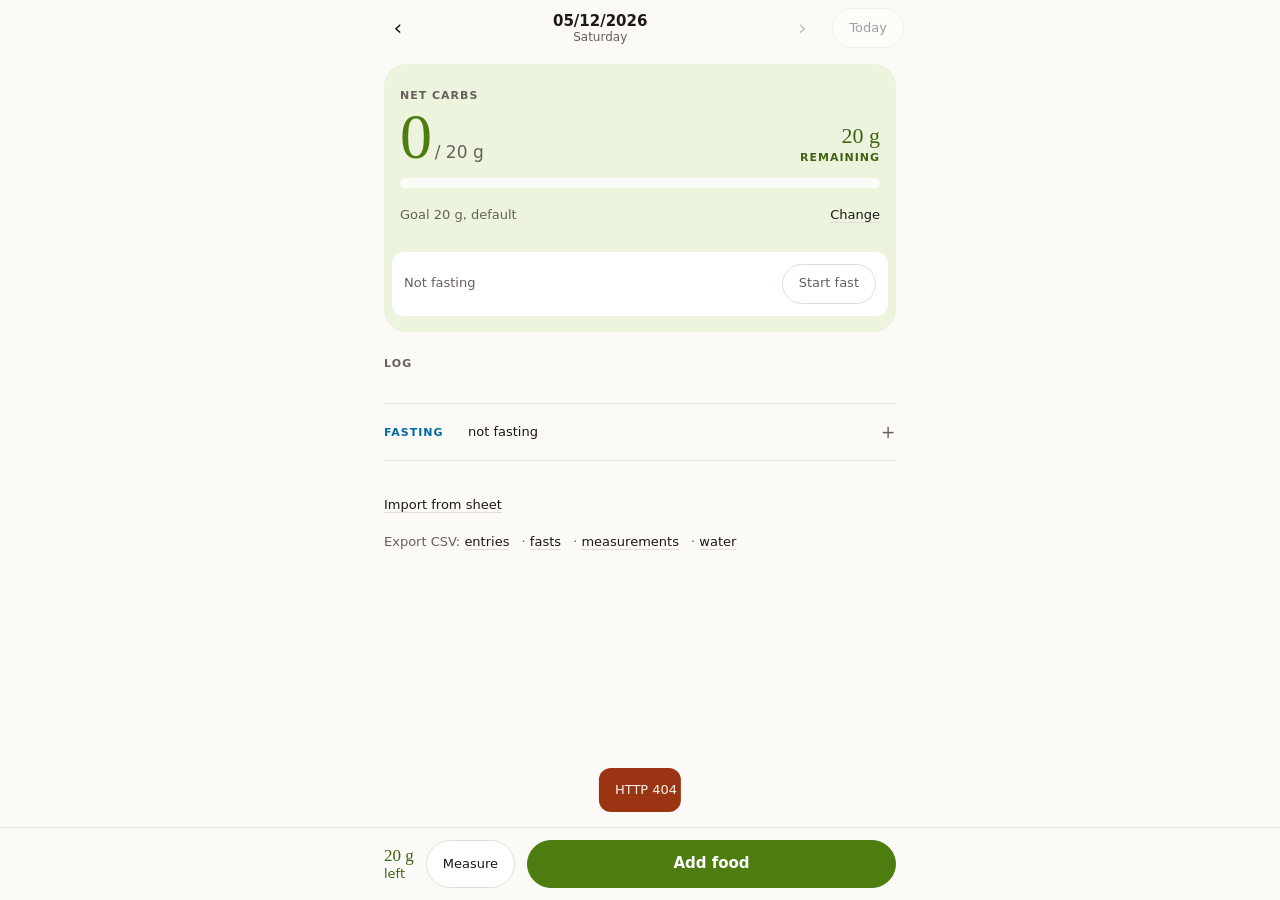
==== commit f6c90e8e: "Timed body measurements (BP, pulse, weight, ketones, glucose) and import from the sheet Measurements" ====
--- a/static/index.html
+++ b/static/index.html
@@ -18,10 +18,13 @@
   <section id="quick" aria-label="Log again"></section>
   <section id="log" aria-label="Entries"></section>
   <section class="more" id="more" aria-label="Week, fasting and body"></section>
-  <footer class="foot">Export CSV:
+  <footer class="foot">
+    <p><button type="button" class="link" data-act="import-open">Import from sheet</button></p>
+    <p>Export CSV:
     <a class="link" href="/api/export.csv?table=entries">entries</a> ·
     <a class="link" href="/api/export.csv?table=fasts">fasts</a> ·
-    <a class="link" href="/api/export.csv?table=body">body</a>
+    <a class="link" href="/api/export.csv?table=measurements">measurements</a> ·
+    <a class="link" href="/api/export.csv?table=body">water</a></p>
   </footer>
 </main>
 
--- a/static/app.css
+++ b/static/app.css
@@ -118,6 +118,7 @@
 .link:hover { text-decoration-color: currentColor; }
 .icon-btn { width: var(--tap); height: var(--tap); display: grid; place-items: center; border: 0; border-radius: var(--r-2); background: none; font-size: var(--t-xl); line-height: 1; }
 .icon-btn:hover { background: var(--hl); }
+.icon-btn:disabled { opacity: .25; cursor: default; background: none; }
 
 /* fields */
 .field { display: flex; flex-direction: column; gap: 3px; min-width: 0; font-size: var(--t-xs); color: var(--muted-ink); }
@@ -170,8 +171,14 @@
 .fast-now { display: flex; align-items: baseline; gap: var(--s-2); }
 .fast-time { font: var(--t-xl)/1.1 var(--font-serif); }
 .fast .meter { grid-column: 1 / -1; margin-top: var(--s-1); }
-.fast-meta { grid-column: 1 / -1; display: flex; justify-content: space-between; gap: var(--s-2); font-size: var(--t-xs); color: var(--muted-ink); }
+.fast-meta { grid-column: 1 / -1; display: flex; flex-wrap: wrap; justify-content: space-between; gap: 0 var(--s-2); font-size: var(--t-xs); color: var(--muted-ink); }
 .fast.off { font-size: var(--t-sm); color: var(--muted-ink); }
+.fast.on .fast-meta span { white-space: nowrap; }
+.fast-meta .link { position: relative; min-height: 0; padding: 0 0 0 var(--s-2); color: var(--fast); }
+.fast-meta .link::before { content: ""; position: absolute; inset: -12px -4px; }   /* 40px tap target */
+.fast-adjust { grid-column: 1 / -1; display: grid; gap: var(--s-2); margin-top: var(--s-2); padding-top: var(--s-3); border-top: 1px solid var(--line); }
+.fast-adjust .field { max-width: 16rem; }
+.fast.on .fast-adjust .btn-primary { background: var(--fast); border-color: var(--fast); color: var(--paper); }
 
 /* ---------- section headers ---------- */
 .sec-h { display: flex; align-items: center; justify-content: space-between; gap: var(--s-2); margin: var(--s-5) 0 var(--s-2); }
@@ -311,3 +318,41 @@
 .row-more .by { color: var(--muted-ink); }
 .glance .loading { color: var(--muted-ink); font-size: var(--t-sm); }
 
+
+/* fasting history for a day other than today */
+.fast.hist { grid-template-columns: minmax(0, 1fr); background: var(--fast-tint); }
+.fast.hist .eyebrow, .fast.hist .fast-time { color: var(--fast); }
+.fast-lines { list-style: none; margin: 0; padding: 0; display: grid; gap: 2px; font-size: var(--t-sm); }
+.daybar { position: relative; height: 10px; margin-top: var(--s-1); border-radius: 5px; background: var(--track); overflow: hidden; }
+.daybar i { position: absolute; top: 0; bottom: 0; background: var(--fast-bar); }
+.daybar b { position: absolute; top: 0; bottom: 0; width: 2px; margin-left: -1px; background: var(--ink); }
+.daybar-ticks { display: flex; justify-content: space-between; font-size: var(--t-2xs); color: var(--muted-ink); }
+.fast.hist .fast-meta { margin: 0; }
+
+/* ---------- day change ---------- */
+.week .day:disabled { opacity: .35; cursor: default; }
+.app #glance, .app #quick, .app #log, .app #more { transition: opacity .15s ease-out; }
+.app.switching #glance, .app.switching #quick, .app.switching #log, .app.switching #more { opacity: .35; }
+@media (prefers-reduced-motion: reduce) { .app #glance, .app #quick, .app #log, .app #more { transition: none; } }
+
+/* ---------- measurements ---------- */
+.measures { list-style: none; margin: 0; padding: 0; font-size: var(--t-sm); }
+.measures li { display: grid; grid-template-columns: var(--time-col) minmax(0, 1fr) auto auto; gap: var(--s-2); align-items: center; padding: var(--s-1) 0; border-top: 1px solid var(--line); }
+.measures li:last-child { border-bottom: 1px solid var(--line); }
+.measures .t { color: var(--muted-ink); }
+.measures .mv small { display: block; color: var(--muted-ink); font-size: var(--t-xs); }
+.bp { display: grid; grid-template-columns: minmax(0, 1fr) auto minmax(0, 1fr); align-items: end; gap: var(--s-2); margin: 0; padding: 0; border: 0; }
+.bp legend { padding: 0; margin-bottom: 3px; font-size: var(--t-xs); color: var(--muted-ink); }
+.bp > span { padding-bottom: 10px; color: var(--muted-ink); font-size: var(--t-lg); }
+
+/* ---------- import ---------- */
+.hint { margin: 0; font-size: var(--t-xs); line-height: 1.5; }
+.form textarea[name=text] { min-height: 9rem; font-size: var(--t-sm); white-space: pre; overflow-x: auto; }
+#imp-preview > p { margin: 0 0 var(--s-1); font-size: var(--t-sm); }
+.imp-rows li { display: grid; grid-template-columns: 6.5rem minmax(0, 1fr) auto; gap: var(--s-2); align-items: center; min-height: 36px; border-bottom: 1px solid var(--line); font-size: var(--t-sm); }
+.imp-rows .it small { color: var(--muted-ink); }
+.imp-rows li.dup { color: var(--muted-ink); text-decoration: line-through; text-decoration-color: var(--edge); }
+.imp-errors { margin: 0; padding-left: var(--s-4); font-size: var(--t-sm); }
+.foot p { margin: 0 0 var(--s-2); }
+.foot .link { padding-left: 0; }
+.pinbar .btn:not(.btn-primary) { min-height: 48px; }
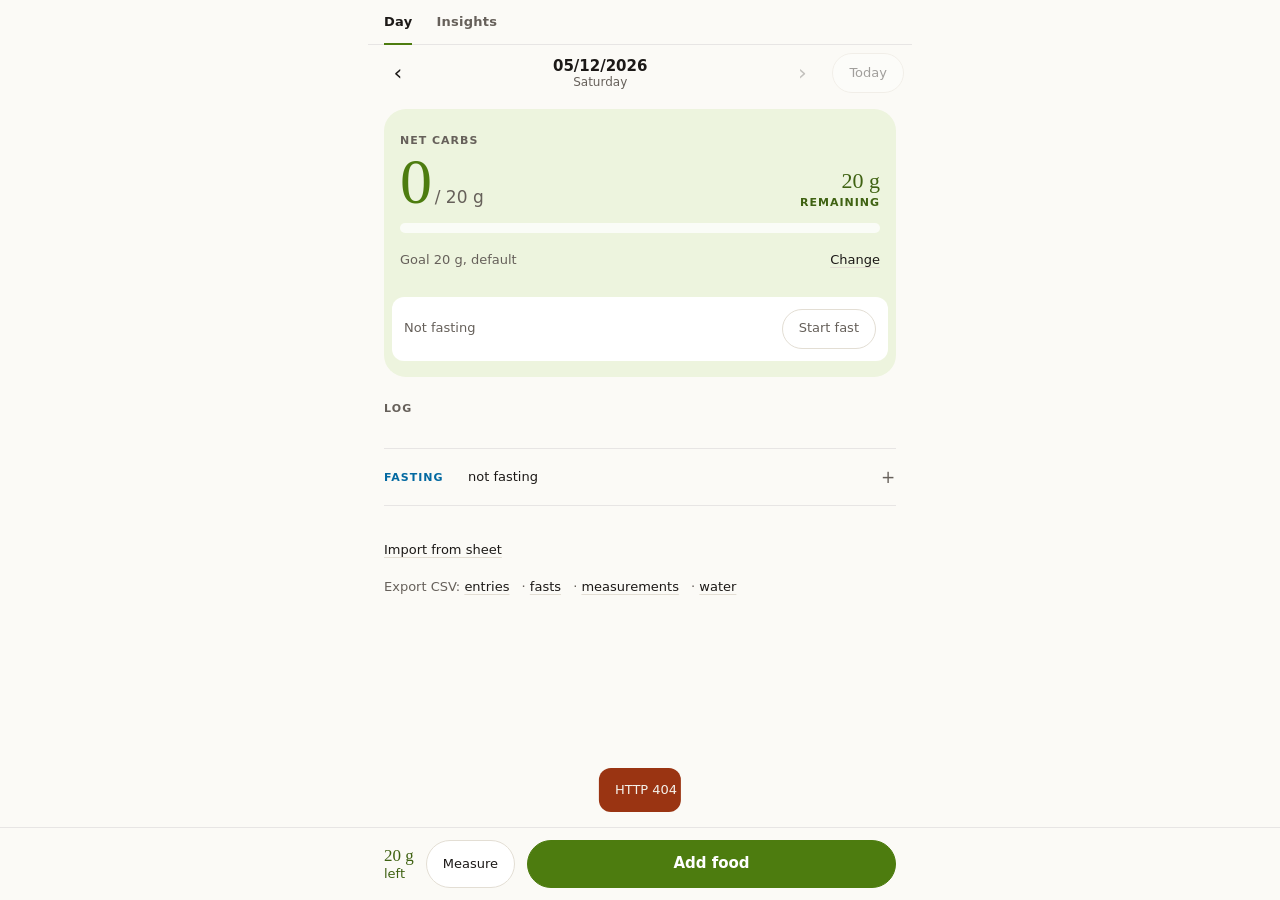
==== commit dcea17d5: "Insights tab with stats and charts; turn off pinch zoom Co-Authored-By: Claude Opus 5.5 <noreply@ant" ====
--- a/static/index.html
+++ b/static/index.html
@@ -2,7 +2,7 @@
 <html lang="en" dir="ltr">
 <head>
 <meta charset="utf-8">
-<meta name="viewport" content="width=device-width, initial-scale=1, viewport-fit=cover">
+<meta name="viewport" content="width=device-width, initial-scale=1, maximum-scale=1, user-scalable=no, viewport-fit=cover">
 <meta name="theme-color" content="#fbfaf6" media="(prefers-color-scheme: light)">
 <meta name="theme-color" content="#131210" media="(prefers-color-scheme: dark)">
 <title>Keto log</title>
@@ -10,6 +10,8 @@
 </head>
 <body>
 <main class="app">
+  <div class="tabs" id="tabs" role="tablist" aria-label="View"></div>
+  <section id="insights" aria-label="Insights"></section>
   <nav class="nav" id="nav" aria-label="Day"></nav>
   <section class="glance is-under" id="glance" aria-label="Day at a glance">
     <p class="eyebrow net-label">Net carbs</p>
--- a/static/app.css
+++ b/static/app.css
@@ -356,3 +356,85 @@
 .foot p { margin: 0 0 var(--s-2); }
 .foot .link { padding-left: 0; }
 .pinbar .btn:not(.btn-primary) { min-height: 48px; }
+.glu { display: grid; grid-template-columns: minmax(0, 1fr) auto; align-items: end; gap: var(--s-2); }
+.seg { display: flex; }
+.seg .btn { min-height: var(--tap); padding: 0 var(--s-3); font-size: var(--t-sm); }
+.seg .btn:first-child { border-radius: var(--r-2) 0 0 var(--r-2); }
+.seg .btn:last-child { border-radius: 0 var(--r-2) var(--r-2) 0; margin-left: -1px; }
+.seg .btn[aria-pressed="true"] { background: var(--ink); border-color: var(--ink); color: var(--surface); }
+
+/* ---------- no pinch or double-tap zoom ---------- */
+html { touch-action: pan-x pan-y; }
+
+/* ---------- tabs: Day | Insights ---------- */
+.tabs { display: flex; gap: var(--s-5); margin: 0 calc(-1 * var(--s-4)); padding: 0 var(--s-4); border-bottom: 1px solid var(--line); }
+.tabs button { position: relative; min-height: var(--tap); padding: 0; border: 0; background: none; font-size: var(--t-sm); font-weight: 600; letter-spacing: .02em; color: var(--muted-ink); }
+.tabs button[aria-selected="true"] { color: var(--ink); }
+.tabs button[aria-selected="true"]::after { content: ""; position: absolute; left: 0; right: 0; bottom: -1px; height: 2px; background: var(--accent); }
+body[data-view="insights"] :is(#nav, #glance, #quick, #log, #more, .foot, #pinbar) { display: none; }
+body:not([data-view="insights"]) #insights { display: none; }
+
+/* ---------- insights ---------- */
+.ins-h { display: flex; align-items: center; justify-content: space-between; gap: var(--s-3); margin-top: var(--s-4); }
+.ins-h h1 { margin: 0; font: var(--t-xl)/1.1 var(--font-serif); font-weight: 400; }
+.seg .btn:not(:first-child):not(:last-child) { border-radius: 0; margin-left: -1px; }
+.ins-sub { margin: var(--s-1) 0 0; font-size: var(--t-xs); color: var(--muted-ink); }
+.stats { display: grid; grid-template-columns: repeat(2, minmax(0, 1fr)); gap: var(--s-2); margin-top: var(--s-4); }
+@media (min-width: 30rem) { .stats { grid-template-columns: repeat(3, minmax(0, 1fr)); } }
+.stat { padding: var(--s-3); border-radius: var(--r-2); background: var(--hl); }
+.stat p { margin: 0; }
+.stat .eyebrow { color: var(--muted-ink); }
+.stat-v { margin-top: var(--s-1) !important; font: 28px/1.1 var(--font-serif); white-space: nowrap; }
+.stat-s { font-size: var(--t-xs); color: var(--muted-ink); white-space: nowrap; overflow: hidden; text-overflow: ellipsis; }
+.stat.good { background: var(--under-tint); }
+.stat.good .stat-v { color: var(--accent); }
+.stat.over { background: var(--over-tint); }
+.stat.over .stat-v { color: var(--over); }
+.stat.fasting { background: var(--fast-tint); }
+.stat.fasting .stat-v { color: var(--fast); }
+.stat.body { background: var(--body-tint); }
+.stat.body .stat-v { color: var(--body); }
+
+.ins-sec .sec-h { align-items: baseline; flex-wrap: wrap; row-gap: 2px; }
+.ins-sec > p { margin: var(--s-2) 0 0; font-size: var(--t-sm); }
+.readout { margin: 0; font-size: var(--t-xs); color: var(--muted-ink); text-align: right; }
+.readout.on { color: var(--ink); font-weight: 600; }
+.chart { display: grid; grid-template-columns: auto minmax(0, 1fr); gap: var(--s-1) var(--s-2); }
+.yax { display: flex; flex-direction: column; justify-content: space-between; min-width: 1.6rem; text-align: right; font-size: var(--t-2xs); line-height: 1; color: var(--muted-ink); }
+.xax { grid-column: 2; display: flex; justify-content: space-between; font-size: var(--t-2xs); color: var(--muted-ink); }
+.xax span:only-child { margin: 0 auto; }
+.plotarea { position: relative; height: 120px; border-top: 1px solid var(--line); border-bottom: 1px solid var(--edge); touch-action: pan-y; cursor: crosshair; }
+.cursor { position: absolute; top: 0; bottom: 0; width: 1px; background: var(--ink); opacity: .55; pointer-events: none; }
+.bars { display: flex; align-items: stretch; height: 100%; }
+.col { position: relative; flex: 1; min-width: 0; padding: 0 2px; }
+.bars.mid .col { padding: 0 1px; }
+.bars.dense .col { padding: 0 .5px; }
+.col i { position: absolute; left: 2px; right: 2px; bottom: 0; border-radius: 4px 4px 0 0; background: var(--accent-hi); }
+.bars.mid .col i { left: 1px; right: 1px; border-radius: 2px 2px 0 0; }
+.bars.dense .col i { left: .5px; right: .5px; border-radius: 0; }
+.col.over i { background: var(--over); }
+.col.none i { height: 2px !important; background: var(--empty); }
+.bars.sky .col:not(.none) i { background: var(--fast-bar); }
+.bars.ink .col:not(.none) i { background: var(--muted); }
+.col b { position: absolute; left: 0; right: 0; border-top: 1px dashed var(--ink); opacity: .6; }
+.lines { position: absolute; inset: 0; width: 100%; height: 100%; overflow: visible; }
+.lines polyline { fill: none; stroke: var(--body); stroke-width: 2; stroke-linejoin: round; stroke-linecap: round; vector-effect: non-scaling-stroke; }
+.lines polyline.soft { stroke-dasharray: 4 3; }
+.dot { position: absolute; width: 7px; height: 7px; margin: -3.5px 0 0 -3.5px; border-radius: 50%; background: var(--body); box-shadow: 0 0 0 2px var(--bg); }
+.dot.soft { background: var(--bg); box-shadow: inset 0 0 0 2px var(--body); }
+.legend { display: flex; flex-wrap: wrap; align-items: center; gap: var(--s-1) var(--s-3); color: var(--muted-ink); font-size: var(--t-xs) !important; }
+.legend > span { white-space: nowrap; }
+.key { display: inline-block; width: 10px; height: 10px; margin-right: var(--s-1); border-radius: 2px; vertical-align: -1px; }
+.key.line { width: 16px; height: 0; border-top: 1px dashed var(--ink); border-radius: 0; vertical-align: 3px; }
+.key.fat, .split .fat { background: var(--accent-hi); }
+.key.pro, .split .pro { background: var(--fast-bar); }
+.key.carb, .split .carb { background: var(--body); }
+.split { display: flex; gap: 2px; height: 14px; margin-top: var(--s-4); border-radius: 4px; overflow: hidden; }
+.split i { min-width: 3px; }
+.tops { list-style: none; margin: 0; padding: 0; font-size: var(--t-sm); }
+.tops li { display: grid; grid-template-columns: minmax(0, 1fr) auto; gap: 2px var(--s-3); padding: var(--s-2) 0; border-bottom: 1px solid var(--line); }
+.tops .it { overflow: hidden; text-overflow: ellipsis; white-space: nowrap; font-weight: 500; }
+.tops .meter, .tops small { grid-column: 1 / -1; }
+.tops .meter { background: var(--hl); }
+.tops small { color: var(--muted-ink); font-size: var(--t-xs); }
+#insights { padding-bottom: var(--s-5); }
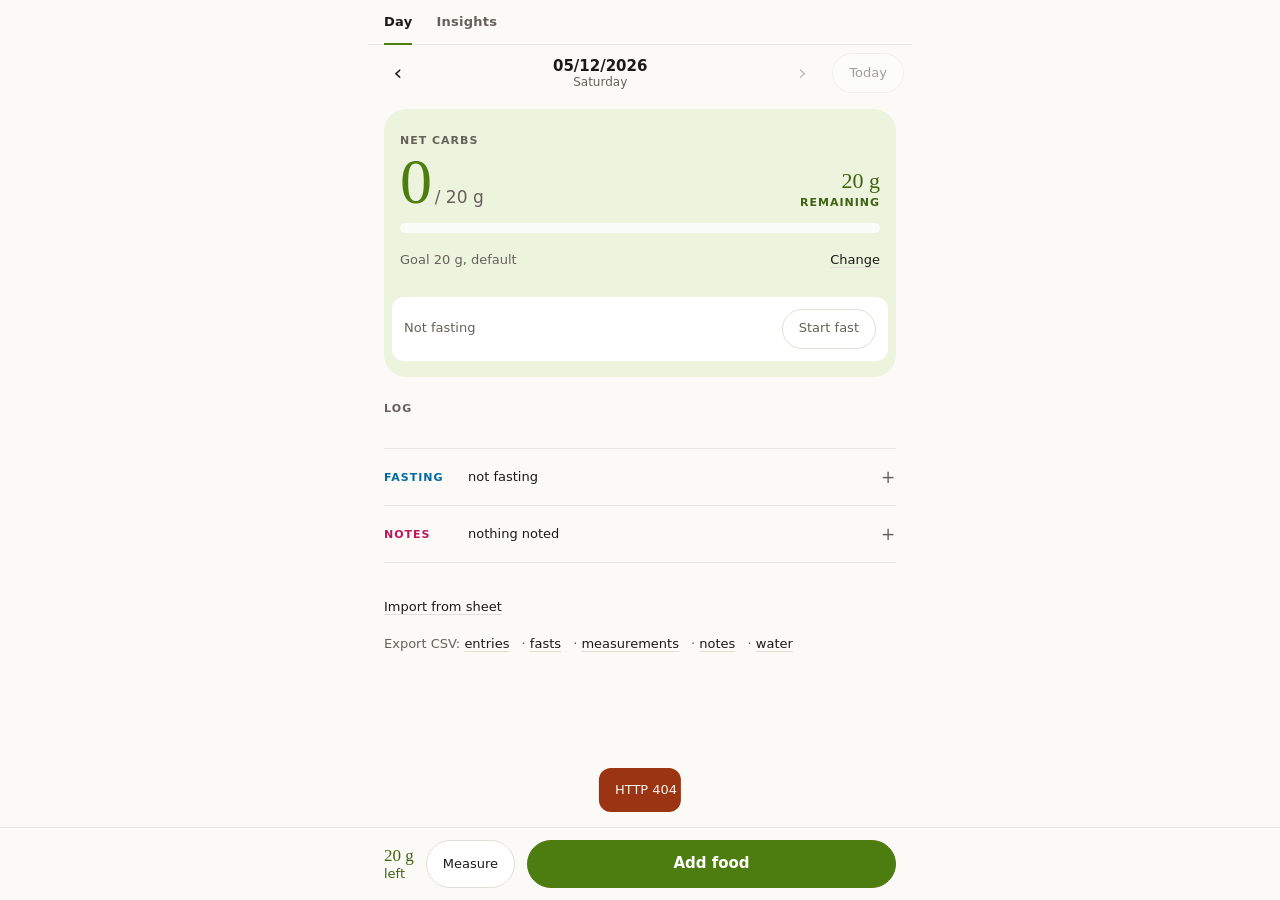
==== commit bc71ae28: "Notes and symptoms per day Co-Authored-By: Claude Opus 5.5 <noreply@anthropic.com> Claude-Session: h" ====
--- a/static/index.html
+++ b/static/index.html
@@ -12,6 +12,7 @@
 <main class="app">
   <div class="tabs" id="tabs" role="tablist" aria-label="View"></div>
   <section id="insights" aria-label="Insights"></section>
+  <section id="coach" aria-label="Coach"></section>
   <nav class="nav" id="nav" aria-label="Day"></nav>
   <section class="glance is-under" id="glance" aria-label="Day at a glance">
     <p class="eyebrow net-label">Net carbs</p>
@@ -26,6 +27,7 @@
     <a class="link" href="/api/export.csv?table=entries">entries</a> ·
     <a class="link" href="/api/export.csv?table=fasts">fasts</a> ·
     <a class="link" href="/api/export.csv?table=measurements">measurements</a> ·
+    <a class="link" href="/api/export.csv?table=notes">notes</a> ·
     <a class="link" href="/api/export.csv?table=body">water</a></p>
   </footer>
 </main>
--- a/static/app.css
+++ b/static/app.css
@@ -371,8 +371,8 @@
 .tabs button { position: relative; min-height: var(--tap); padding: 0; border: 0; background: none; font-size: var(--t-sm); font-weight: 600; letter-spacing: .02em; color: var(--muted-ink); }
 .tabs button[aria-selected="true"] { color: var(--ink); }
 .tabs button[aria-selected="true"]::after { content: ""; position: absolute; left: 0; right: 0; bottom: -1px; height: 2px; background: var(--accent); }
-body[data-view="insights"] :is(#nav, #glance, #quick, #log, #more, .foot, #pinbar) { display: none; }
-body:not([data-view="insights"]) #insights { display: none; }
+body:not([data-view="day"]) :is(#nav, #glance, #quick, #log, #more, .foot, #pinbar) { display: none; }
+body:not([data-view="insights"]) #insights, body:not([data-view="coach"]) #coach { display: none; }
 
 /* ---------- insights ---------- */
 .ins-h { display: flex; align-items: center; justify-content: space-between; gap: var(--s-3); margin-top: var(--s-4); }
@@ -424,11 +424,11 @@
 .dot.soft { background: var(--bg); box-shadow: inset 0 0 0 2px var(--body); }
 .legend { display: flex; flex-wrap: wrap; align-items: center; gap: var(--s-1) var(--s-3); color: var(--muted-ink); font-size: var(--t-xs) !important; }
 .legend > span { white-space: nowrap; }
-.key { display: inline-block; width: 10px; height: 10px; margin-right: var(--s-1); border-radius: 2px; vertical-align: -1px; }
-.key.line { width: 16px; height: 0; border-top: 1px dashed var(--ink); border-radius: 0; vertical-align: 3px; }
-.key.fat, .split .fat { background: var(--accent-hi); }
-.key.pro, .split .pro { background: var(--fast-bar); }
-.key.carb, .split .carb { background: var(--body); }
+.sw { display: inline-block; width: 10px; height: 10px; margin-right: var(--s-1); border-radius: 2px; vertical-align: -1px; }
+.sw.line { width: 16px; height: 0; border-top: 1px dashed var(--ink); border-radius: 0; vertical-align: 3px; }
+.sw.fat, .split .fat { background: var(--accent-hi); }
+.sw.pro, .split .pro { background: var(--fast-bar); }
+.sw.carb, .split .carb { background: var(--body); }
 .split { display: flex; gap: 2px; height: 14px; margin-top: var(--s-4); border-radius: 4px; overflow: hidden; }
 .split i { min-width: 3px; }
 .tops { list-style: none; margin: 0; padding: 0; font-size: var(--t-sm); }
@@ -438,3 +438,53 @@
 .tops .meter { background: var(--hl); }
 .tops small { color: var(--muted-ink); font-size: var(--t-xs); }
 #insights { padding-bottom: var(--s-5); }
+
+/* ---------- assistant: describe food, review rows ---------- */
+.ai-box { display: grid; gap: var(--s-2); padding: var(--s-3); border-radius: var(--r-2); background: var(--accent-tint); }
+.ai-box .field textarea { min-height: 56px; }
+.ai-box .hint, .ai-box .error { margin: 0; }
+.ai-by { margin-left: auto; font-size: var(--t-xs); }
+.filebtn { display: inline-flex; align-items: center; cursor: pointer; }
+.filebtn.off { opacity: .4; cursor: default; }
+.filebtn:focus-within { outline: 2px solid var(--ink); outline-offset: 2px; }
+.ai-rows { list-style: none; margin: 0; padding: 0; }
+.ai-rows li { display: grid; gap: var(--s-2); padding: var(--s-3) 0; border-top: 1px solid var(--line); }
+.ai-rows li:last-child { border-bottom: 1px solid var(--line); }
+.ai-rows li.off > :not(.ai-top), .ai-rows li.off .ai-item { opacity: .4; }
+.ai-top { display: grid; grid-template-columns: 20px minmax(0, 1fr) auto; gap: var(--s-2); align-items: center; }
+.ai-top input[type=checkbox] { width: 20px; height: 20px; margin: 0; accent-color: var(--accent); }
+.ai-item, .ai-q { width: 100%; min-height: var(--tap); padding: 0 var(--s-2); border: 1px solid var(--edge); border-radius: var(--r-2); background: var(--surface); font-size: var(--t-input); }
+.ai-item { font-weight: 600; }
+.grid4 { display: grid; grid-template-columns: repeat(4, minmax(0, 1fr)); gap: var(--s-2); }
+.tag { font-size: var(--t-2xs); font-weight: 600; letter-spacing: .06em; text-transform: uppercase; white-space: nowrap; color: var(--muted-ink); }
+.tag.history, .tag.label { color: var(--accent); }
+.tag.estimate { color: var(--over); }
+
+/* ---------- coach ---------- */
+#coach { padding-bottom: var(--s-4); }
+.starters { display: flex; flex-wrap: wrap; gap: var(--s-2); margin-top: var(--s-4); }
+.starters .chip { white-space: normal; text-align: start; }
+.thread { display: grid; gap: var(--s-3); margin-top: var(--s-4); }
+.msg { max-width: 88%; padding: var(--s-2) var(--s-3); border-radius: var(--r-2); background: var(--hl); justify-self: start; }
+.msg.me { justify-self: end; background: var(--accent-tint); }
+.msg p { margin: 0; white-space: pre-wrap; overflow-wrap: anywhere; }
+.msg.wait { color: var(--muted-ink); }
+.msg-rows { list-style: none; margin: var(--s-2) 0; padding: 0; font-size: var(--t-sm); }
+.msg-rows li { display: flex; justify-content: space-between; gap: var(--s-3); padding: var(--s-1) 0; border-top: 1px solid var(--edge); }
+.msg-rows small { color: var(--muted-ink); }
+#coach > .error { margin-top: var(--s-3); }
+.coach-bar { position: fixed; left: 0; right: 0; bottom: 0; z-index: 10; padding: var(--s-3) var(--s-4) calc(var(--s-3) + env(safe-area-inset-bottom)); background: color-mix(in srgb, var(--bg) 88%, transparent); -webkit-backdrop-filter: blur(10px); backdrop-filter: blur(10px); border-top: 1px solid var(--line); }
+.coach-bar .pinbar-in { align-items: flex-end; gap: var(--s-2); }
+.coach-bar textarea { flex: 1; min-width: 0; min-height: 48px; max-height: 8rem; padding: 12px var(--s-3); border: 1px solid var(--edge); border-radius: var(--r-3); background: var(--surface); font-size: var(--t-input); resize: none; field-sizing: content; }
+.coach-bar .btn { min-height: 48px; }
+.review { white-space: pre-wrap; }
+.ins-sec[data-ins="review"] .hint { margin-top: var(--s-1); }
+
+/* ---------- notes and symptoms ---------- */
+.more [data-sec=notes] .eyebrow { color: var(--body); }
+.sym { display: inline-block; margin: 2px var(--s-1) 2px 0; padding: 2px var(--s-2); border-radius: var(--r-pill); background: var(--body-tint); color: var(--body); font-size: var(--t-xs); font-weight: 600; }
+.notes .mv small { white-space: pre-wrap; overflow-wrap: anywhere; }
+.syms { display: flex; flex-wrap: wrap; gap: var(--s-2); }
+.syms .chip { background: var(--hl); }
+.syms .chip[aria-pressed="true"] { background: var(--body); color: var(--bg); font-weight: 600; }
+.meter.body > i { background: var(--body); }
